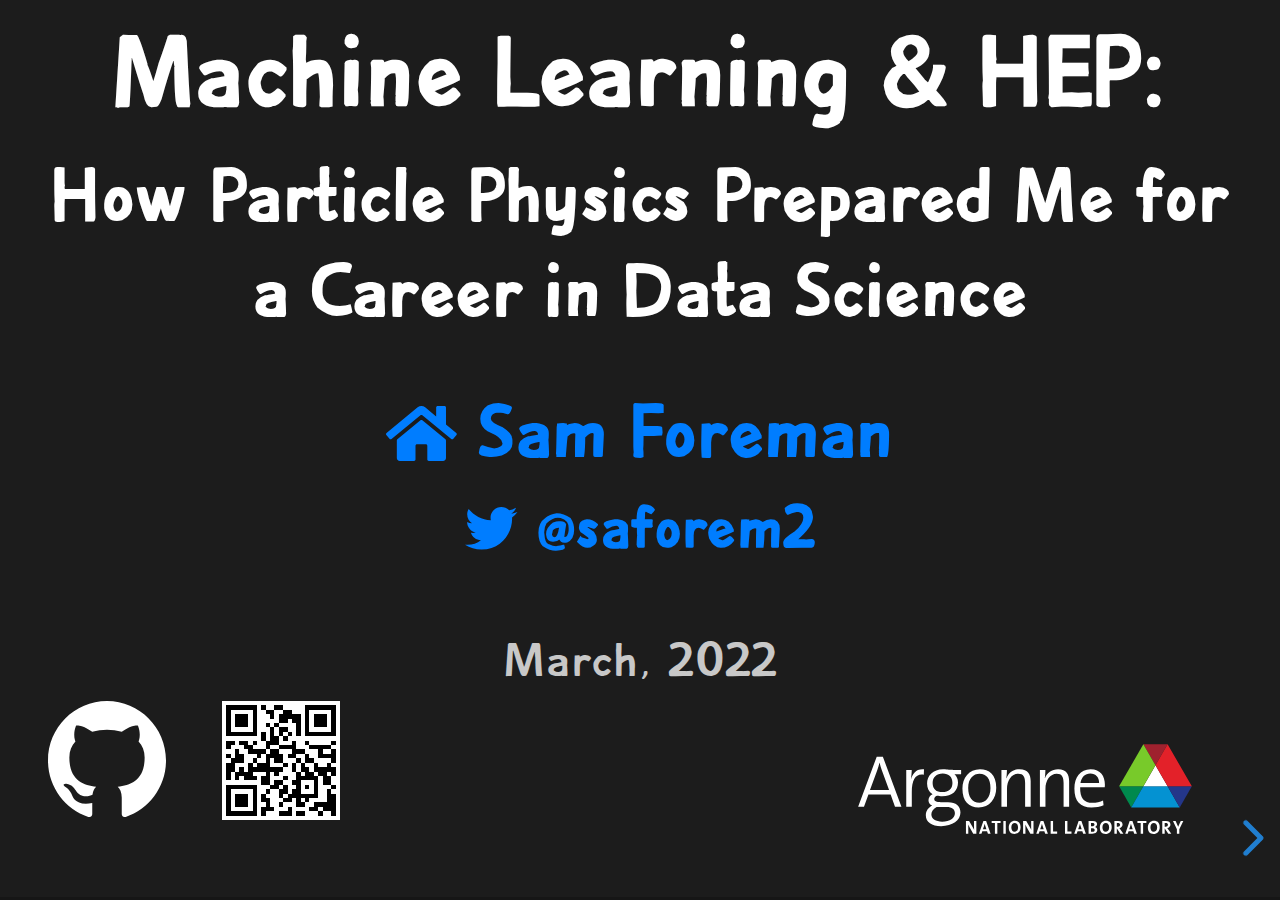
==== docs/slides.html @ 4ddbed1b "Updates slides" ====
<!DOCTYPE html>
<html lang="en">
  <head>
    <meta charset="utf-8" />
    <meta name="viewport" content="width=device-width, initial-scale=1.0, maximum-scale=1.0, user-scalable=no" />

    <title>ML in HEP</title>
    <link rel="shortcut icon" href="./favicon.ico" />
    <link rel="stylesheet" href="./dist/reset.css" />
    <link rel="stylesheet" href="./dist/reveal.css" />
    <link rel="stylesheet" href="./dist/theme/black.css" id="theme" />
    <link rel="stylesheet" href="./css/highlight/monokai-sublime.css" />

    <link rel="stylesheet" href="./_assets/custom/custom_theme.css" />

  </head>
  <body>
    <div class="reveal">
      <div class="slides"><section  data-markdown><script type="text/template">
<div style="align:center;vertical-align:center;">

<h1 display=inline:block;>Machine Learning & HEP:</h1>
<h3 display=inline:block; style="line-height:1.5em;margin-bottom:5px;">How Particle Physics Prepared Me for a Career in Data Science</h3>
<br><h3><a href="https:samforeman.me">
<i class="fa fa-home faa-float"></i> Sam Foreman
</a></h3>
<h4><a href="https://twitter.com/saforem2">
<i class="fab  fa-twitter faa-float animated "></i> @saforem2</a></h4>
<!-- <h5><a href="https://bit.ly/phys-sem">🔗 slides</a></h5> -->
<br>
March, 2022

<div align="bottom">

[<img align="left" width=10% src="assets/github.svg">](https://github.com/saforem2/l2hmc-qcd)
<img align="left" style="padding-left:45px;" width=10% src="assets/qr.svg">

[<img align="right" width=35% src="assets/Argonne_cmyk_white.svg">](https://alcf.anl.gov)

<!-- <img src="assets/static/logo.png" style="width:10vw;vertical-align:bottom;padding-right:4%;" align="right"> -->

</div>

</div>
</script></section><section  data-markdown><script type="text/template">
# About Me

<div id="left" style="50%;">

1. <span id="red">Born</span>: Chicago, IL

2. <span id="red">Undergrad</span>: 
  - UIUC (2010 - 2015)
    - B.S. Engineering Physics
    - B.S. Applied Math

3. <span id="red">Grad school</span>: 
  - U Iowa (2015 - 2019)
    - PhD. Physics

4. <span id="red">Postdoc</span>: 
  - ANL (2019 - ??) 
    - [Leadership Computing Facility](https://alcf.anl.gov/about/people/sam-foreman)

</div>

<div id="right" style="50%;">

![](./assets/static/map.png)

</div>
</script></section><section  data-markdown><script type="text/template">
# Grad School

- The application process is difficult

- Lots of rejections...
  - Avoid having to pay for grad school (if possible!)
  - <a href="https://twitter.com/rerutled/status/1502650135934869506"><i class="fab  fa-twitter faa-float animated "></i> thread</a>

- Accepted to UIowa
  - Plan was to study high-energy theory and mathematical physics...
  - Met my advisor, [Yannick Meurice](https://physics.uiowa.edu/people/yannick-meurice)
  - Thesis: 
    - [Learning Better Physics: A Machine Learning Approach to Lattice Gauge Theory](https://www.researchgate.net/profile/Samuel-Foreman/publication/337499051_Learning_better_physics_a_machine_learning_approach_to_lattice_gauge_theory/links/5ddc390c299bf10c5a3340dd/Learning-better-physics-a-machine-learning-approach-to-lattice-gauge-theory.pdf)

</script></section><section  data-markdown><script type="text/template">
# Grad School

- Became interested in computational aspects
  - [Machine Learning Phases of Matter](https://www.nature.com/articles/nphys4035)
  - Developing software for simulations
    - Markov Chain Monte Carlo (MCMC)
    - Molecular Dynamics
  - <span id="red">Machine Learning</span>

- Received the [Office of Science Graduate Student Research Program](https://science.osti.gov/wdts/scgsr) fellowship
  - Allowed me to spend last year of grad school at ANL working on my proposed project
  - Introduced me to my current supervisor and opened the door for my postdoc
</script></section><section  data-markdown><script type="text/template">
# ML in HEP

<div style="text-align:left;">

- <i class="fab  fa-github faa-float animated "></i> [HEP-ML-Resources](https://github.com/iml-wg/HEP-ML-Resources)

- [Snowmass 2021](https://snowmass21.org/start)
  - [Applications of Machine Learning to Lattice Quantum Field Theory](https://arxiv.org/abs/2202.05838)

> It provides an opportunity for the entire particle physics community to come
> together to identify and document a scientific vision for the future of
> particle physics in the U.S. and its international partners.

</div>
</script></section><section  data-markdown><script type="text/template">
# Quantum Chromodynamics

<div id="left" style="width=66%;font-size:1.05em;">

- <span id="red">Standard Model</span>:
    - E&M, strong and weak interactions, particles
<br>
- <span id="red">QCD</span>:
	- Strong interaction between quarks and gluons
  - Analytical progress is difficult...

</div>

<div id="right" style="width=33%;">


<img class="imgnoborder" src="assets/static/nucleus.svg" style="width:50%; margin-left:80px;" align="center" />

<br>

<img class="imgnoborder" src="assets/static/feynman.svg" style="width:80%;" />


</div>
</script></section><section  data-markdown><script type="text/template">
# Markov Chain Monte Carlo

- MCMC sampling provides a class of algorithms for systematic sampling from
  high-dimensional probability distributions.

- <span id="red">Goal</span>: Generate an ensemble of <span
  id="blue">independent</span> samples drawn from desired target distribution $p(x)$.

  - This can be done using the <span id="blue">Metropolis-Hastings</span> algorithm
</script></section><section  data-markdown><script type="text/template"><span style="font-size: 0.9em;">

# Metropolis-Hastings

- 1946: John von Neumann, Stan Ulam, and Nick Metropolis, all at the Los Alamos
  Scientific Laboratory, cook up the Metropolis algorithm, also known as the
  Monte Carlo method${^{\color{#007DFF}{\mathrm{1}}}}$.

</span>
<div align="center" style="font-size:0.8em;">

> The Metropolis algorithm aims to obtain approximate solutions to numerical
> problems with unmanageably many degrees of freedom and to combinatorial
> problems of factorial size, by mimicking a random process. Given the digital
> computer’s reputation for deterministic calculation, it’s fitting that one of
> its earliest applications was the generation of random numbers.

</div>

<span id="halfsize">[$\mathrm{1}$]: [The Best of the 20th Century: Editors Name Top 10 Algorithms](https://archive.siam.org/pdf/news/637.pdf)</span>

</script></section><section  data-markdown><script type="text/template">
# Metropolis-Hastings

```python
import numpy as np

def prob(x: float) -> float:
    denom = np.sqrt(2 * np.pi ** 2)
    return np.exp(-0.5 * (x ** 2)) / denom

def metropolis_hastings(steps: int = 1000):
    x = 0.                                           # initialize config
    samples = np.zeros(steps)
    for n in range(steps):
        xp = x + np.random.randn()                   # generate proposal
        if np.random.rand() < (prob(xp) / prob(x)):
            x = xp                                   # accept if xp more likely
        samples[i] = x                               # collect our samples

    return samples
```

### $1\times10^{6}$ samples <span id="red"> in $< 4s$</span>!</li></ul></span>

```python
>>> %timeit metropolis_hastings(int(1e6))
3.85 s ± 173 ms per loop (mean ± std. dev. of 7 runs, 1 loop each)
```
</script></section><section  data-markdown><script type="text/template">
<div id="dark" style="text-align:left;">

# Results

<span id="large">

As $N\rightarrow\infty$, $p(x) \rightarrow \mathcal{N}(0, \mathbb{1})$

</span>

<div align="center">
<img src="assets/static/normal/samples-10.svg" width=32% align="center">
<img src="assets/static/normal/samples-100.svg" width=32% align="center">
<img src="assets/static/normal/samples-500.svg" width=32% align="center">
<img src="assets/static/normal/samples-1000.svg" width=32% align="center">
<img src="assets/static/normal/samples-10000.svg" width=32% align="center">
<!-- <img src="assets/static/normal/samples-1e5.svg" width=32% align="center"> -->
<img src="assets/static/normal/samples-1e+06.svg" width=32% align="center">
</div>

</div>
</script></section><section  data-markdown><script type="text/template">
<img src="./assets/static/mh1d1.svg" width=90%>
</script></section><section  data-markdown><script type="text/template">
<div style="text-align:left;">

## [Ising Model](https://en.wikipedia.org/wiki/Ising_model)

- Spins $\sigma = \pm1$ ($\uparrow$ / $\downarrow$) at each site on
  lattice $\Lambda$

- For adjacent spins $\sigma_{i}$, $\sigma_{j}$: $ H(\sigma) = -\sum_{\langle i, j\rangle} \sigma_{i} \sigma_{j} $

- <span id="red">Distribution</span>:

</div>

<span id="note">$p_{\beta}(\sigma)\propto e^{-\beta H(\sigma)} = e^{-S_{\beta}(\sigma)}$</span>

<br>

![](./assets/ising/ising.svg)
</script></section><section  data-markdown><script type="text/template">
<div id='dark' style="vertical-align:center;text-align:left;">

# Motivation

- Want to calculate observables

$$
\langle \mathcal{O}\rangle\propto\int\left[\mathcal{D}x\right]\mathcal{O}(x)e^{-S(x)}
$$

- If we had <span id="red">_independent configurations_,</span> we could approximate the integral as

$$
\langle\mathcal{O}\rangle\simeq\frac{1}{N}\sum_{n=1}^{N}\mathcal{O}(x_{n})\Rightarrow \sigma^{2}=\frac{1}{N}\text{Var}\left[\mathcal{O}(x)\right]
$$

</div>
</script></section><section  data-markdown><script type="text/template">
<div id='dark' style="vertical-align:center;text-align:left;">

# Motivation

<span style="font-size:0.8em;">

- For independent samples: 
  $$\langle \mathcal{O}\rangle \propto\int\left[\mathcal{D}x\right]\mathcal{O}(x)e^{-S(x)}
  \simeq\frac{1}{N}\sum_{n=1}^{N}\mathcal{O}(x_{n})$$
  $$\Rightarrow \sigma^{2}=\frac{1}{N}\text{Var}\left[\mathcal{O}(x\right)]$$
- Accounting for <span id="blue">autocorrelations</span>:
  $$ \sigma^{2}=\frac{\color{#00CCFF}{\tau_{\mathrm{int}}^{\mathcal{O}}}}{N}\text{Var}\left[\mathcal{O}(x)\right] $$
- <span id="blue">$\tau_{\mathrm{int}}^{\mathcal{O}}$</span> is known to scale <span
  id="red">exponentially</span> as we approach physical lattice spacing.

</span>

</div>

<!-- --- -->
<!-- ## Lattice QCD -->

<!-- - Non-perturbative approach to solving the QCD theory of the strong interaction -->
<!--   between quarks and gluons. -->
<!-- - Calculations in LatticeQCD proceed in 3 steps: -->
<!--   1. <span id="red">Gauge Field Generation</span>: Use Markov Chain Monte Carlo (MCMC) methods -->
<!--      for sampling _independent_ gauge field (gluon) configurations. -->
<!--   2. <span id="red">Propagator calculations</span>: Compute how quarks propagate in these fields -->
<!--      (_quark propagators_) -->
<!--   3. <span id="red">Contractions</span>: Method for combining quark propagators into correlation -->
<!--      functions and observables. -->
</script></section><section  data-markdown><script type="text/template">
<div id='dark'>

# <span style="color: #3B4CC0;">Critical Slowing Down</span>

<div id="left" style="width: 45%; font-size: 100%;text-align:left;align:left;margin-left:25pt;margin-top:20pt;font-size:1.1em;">

<h6><span id="note" style="color:rgb(123,159,249);background-color:rgba(123,159,249,0.15);">Charge Freezing</span></h6>

- <span style="color:rgb(192,212,245);font-weight:600;">$Q$ gets stuck!
<br>
<br>
- <span style="color:rgb(242, 203, 183);">$\delta Q \longrightarrow 0$</span> <span style="color:rgb(242, 203, 183);"> </span>
<br>
<br>
- <span style="color:rgb(238, 132, 104);">need to wait $N_{\mathrm{configs}}\longrightarrow \infty$</span>

<br><span id="note" style="color:rgb(255,82,82);background-color:rgba(255,82,82,0.15);padding:10px;margin-left:35pt;align:center;">
$\tau_{\mathrm{int}}^{Q} \longrightarrow \infty$
</span>

</div>

<div id="right" style="align:right;">

<img src="assets/critical_slowing_down.svg" style="max-width:85%; height:auto;align:right;">

</div>

</div>
</script></section><section  data-markdown><script type="text/template"># Lattice QCD

<img src="assets/static/continuum.svg" width=90%>
</script></section><section  data-markdown><script type="text/template">
<div style="text-align: left;">

### HMC: Leapfrog Integrator

- Hamiltonian Dynamics:

</div>

<span id="note" style="font-size:1.5em">$\dot{x} = \frac{\partial H}{\partial v}$</span>
$\hspace{10pt}$
<span id="note" style="font-size:1.5em">$\dot{v} = - \frac{\partial H}{\partial x}$</span>

![](assets/hmc1.svg)  <!-- .element width="90%" -->
</script></section><section  data-markdown><script type="text/template">
# HMC 

<section data-background-iframe="https://chi-feng.github.io/mcmc-demo/app.html"
          data-background-interactive>
</script></section><section  data-markdown><script type="text/template">
<div id='dark'>

# Issues with HMC

- Energy levels selected randomly $\rightarrow$ <span id="red">slow mixing!</span>
- Cannot easily traverse low-density zones
- What do we want in a good sampler?
  - <span id="blue">**Fast mixing**</span> (small autocorrelations)
  - <span id="blue">**Fast burn-in**</span> (quick convergence)

![](assets/hmc_traj_eps05.svg) <!-- .element width="49%" -->
![](assets/hmc_traj_eps025.svg) <!-- .element width="49%" -->

</div>
</script></section><section  data-markdown><script type="text/template">
<div id='dark'>

#### L2HMC: LeapfrogLayer

<div id="float" style="width:100%;align:center;">

<img src="assets/drawio/update_steps.svg" style="width:31%;align:left;">
<img src="assets/drawio/leapfrog_layer_dark2.svg" style="width:64%;align:right;">
<img src="assets/drawio/network_functions.svg" style="width:90%;align:center;">

</div>
</script></section><section  data-markdown><script type="text/template">
<div id='dark'>

## Algorithm

<div class="column" style="width=100%;font-size:0.77em;">

1. Resample <span id="green">$\mathbf{v} \sim \mathcal{N}(0, \mathbb{1})$</span>, <span id="pink">$d\sim\mathcal{U}(+, -)$,</span> 
   construct <span id="cyan">$\xi$</span>$=(\mathbf{x}, $<span id="green">$\mathbf{v}$</span>, <span id="pink">$\pm$</span>$)$

2. Generate <span style="color:#AE81FF;">proposal $\xi^{\ast}$</span> by passing <span id="cyan">initial
   $\xi$</span> through $N_{\mathrm{LF}}$ **leapfrog
   layers**:

   <div id="note" style="width:55%;color:rgb(255, 255, 255);background-color:rgba(255, 255, 255, 0.1);text-align:center;padding:5px;">

   <span id="cyan">$\xi$</span> $ \hspace{1pt}\xrightarrow[]{\tiny{\mathrm{LF} \text{ layer}}}\xi_{1} \longrightarrow\cdots \longrightarrow \xi_{N_{\mathrm{LF}}} =$ <span style="color:#AE81FF;">$\xi^{\ast}$</span>

   </div>

3. Compute the **Metropolis-Hastings** (MH) acceptance (with Jacobian
   $\mathcal{J}$) 

   <div id="note" style="width:55%;align:center;text-align:center;padding:5px; color:rgb(255,255,255);background-color:rgba(255,255,255,0.1);padding:5px;">

   $A(\color{#AE81FF}{\xi^{\ast}}|\color{#00CCFF}{\xi})=
   \mathrm{min}\left\\{1,
   \frac{p(\color{#AE81FF}{\xi^{\ast}})}{p(\color{#00CCFF}{\xi})}\mathcal{J}\left(\color{#AE81FF}{\xi^{\ast}},\color{#00CCFF}{\xi}\right)\right\\}$

   </div>

4. <span id="red">`if training`</span>: Evaluate the **loss function** $\mathcal{L}\gets
   \mathcal{L}_{\theta}(\color{#AE81FF}{\xi^{\ast}}, \color{#00CCFF}{\xi})$ and backprop

5. Evaluate MH criteria and assign the next state in the chain according to

   <div id="note" style="width:65%;align:center;text-align:center;padding:5px; color:rgb(255,255,255);background-color:rgba(255,255,255,0.15);padding:5px;">

   $\mathbf{x}_{i+1}\gets
   \begin{cases}
     \color{#AE81FF}{\mathbf{x}^{\ast}} \small{\text{ w/ prob }} A(\color{#AE81FF}{\xi^{\ast}}|\color{#00CCFF}{\xi}) \hspace{25pt}✅ \\\\
     \color{#00CCFF}{\mathbf{x}} \hspace{14px}\small{\text{ w/ prob }} 1 - A(\color{#AE81FF}{\xi^{\ast}}|\color{#00CCFF}{\xi}) \hspace{11pt}❌
     \end{cases}$

   </div>

</div>

</div></script></section><section  data-markdown><script type="text/template">
<div id='dark'>

## Toy Example: GMM $\in \mathbb{R}^{2}$

![](assets/iso_gmm_chains.svg)

</div>
</script></section><section  data-markdown><script type="text/template">
<div id='dark'>

### Lattice Gauge Theory

<div class="row">

<div class="column" style="width: 65%; font-size: 90%; align:right;">

<h5><b><u> <span style="color:#cfcfcf;">Link variables</span></u></b></h5>
   $U_{\mu}(x) = e^{i x_{\mu}(n)}\in U(1)$, <br>with <span id="note" style="color:rgb(255,255,255);background-color:rgba(255,255,255,0.1);padding:5px;">$x_{\mu}(n)\in[-\pi,\pi]$</span><br><br>

<h5><b><u><span style="color:#cfcfcf;">Wilson Action</span></u></b></h5>
  <span id="note"
  style="color:rgb(255,255,255);padding:5px;background:rgba(255,255,255,0.15);"> $S_{\beta}(x)
  = \beta\sum_{P} 1 - \cos \color{#00CCFF}{x_{P}}$</span>
  <span id="cyan" style="font-size:0.65em;align:right;">$x_{P}= x_{\mu}(n) + x_{\nu}(n+\hat{\mu})-x_{\mu}(n+\hat{\nu})-x_{\nu}(n)$</span>
<br><br><h5><b><u> Topological Charge</u></b></h5>

</div>

<div class="column" style="width:30%;vertical-align:center;">

![](assets/plaq.drawio.svg)  <!-- .element align="center" width="90%"-->

</div>

</div>

<div style="align=center;">

<span id="green">**Continuous:** </span> <span id="note" style="padding:8px;background:#D0F3D5;color:#1c1c1c;">✅ $Q_{\mathbb{R}} = \frac{1}{2\pi}\sum_{P} \sin x_{P}\in\mathbb{R}$ </span>

$\hspace{6pt}$ <span id="red"> **Discrete:**</span> <span id="note" style="padding:8px;background:#F7C2CC;color:#1c1c1c;text-align:right;">❌ $Q_{\mathbb{Z}} = \frac{1}{2\pi}\sum_{P} \left\lfloor x_{P}\right\rfloor\hspace{18px}\in\mathbb{Z}$</span>

  $\hspace{45pt}$ with $\left\lfloor x_{P}\right\rfloor = x_{P}-2\pi\left\lfloor\frac{x_{P}+\pi}{2\pi}\right\rfloor$</span>

</div>


  <!-- <span id="note" style="padding:8px;background:rgba(232, 245, 233,0.8);color:rgb(76, 175, 80);">✅ $Q_{\mathbb{R}} = \frac{1}{2\pi}\sum_{P} \sin x_{P}\in\mathbb{R}$ </span> -->

  <!-- <span id="note" style="padding:8px;background:rgba(255, 235, 238,0.8);color:rgb(244, 67, 54);align:right;">❌ $Q_{\mathbb{Z}} = \frac{1}{2\pi}\sum_{P} \left\lfloor x_{P}\right\rfloor\hspace{18px}\in\mathbb{Z}$</span> -->


</div>
</script></section><section  data-markdown><script type="text/template">

## Loss Function

<div style="font-size:0.9em;">

<div style="text-align:left;">

- Maximize the <span id="blue">_expected squared charge difference_ </span>:

</div>

<span id="note" style="text-align:center;align:center;">`\(\mathcal{L}(\theta) = \color{#228BE6}{\mathbb{E}_{p(\xi)}}
\left[-\color{#FA5252}{{\delta Q}}^{2}_{\color{#FA5252}{\mathbb{R}}}(\xi', \xi)\cdot
A(\xi'|\xi)\right]\)`</span>

<div style="text-align:left;">

<br>

- Where $\color{#FA5252}{\delta Q_{\mathbb{R}}}$ is the <span id="red">tunneling rate</span>
  $$\color{#FA5252}{\delta Q_{\mathbb{R}}}(\xi',\xi)=\left|Q_{\mathbb{R}}(x') - Q_{\mathbb{R}}(x)\right|$$
- And $A(\xi'|\xi)$ is probability of accepting the proposal configuration $\xi'$.
  $$ A(\xi'|\xi) = \min\left(1, \frac{p(\xi')}{p(\xi)}\left|\frac{\partial \xi'}{\partial \xi^{T}}\right|\right\)$$

</div>

</div>

</div>
</script></section><section  data-markdown><script type="text/template">
<div id='dark'>

#### Integrated Autocorrelation time: <span style="color:#FF2052">$\tau_{\mathrm{int}}$</span>

<div id="left" style="margin-left:6%;max-width:75%;">

<img src="assets/autocorr_new.svg" style="width:100%;">

</div>

<div id="right" style="align:left;text-align:left;width:30%;margin-right:15%;">

We can measure the performance by comparing $\tau_{\mathrm{int}}^{Q}$ for the
<span style="color:#FF2052">**trained model**</span> to <span
style="color:#9F9F9F;">**HMC**</span>.
</div>

<img src="assets/charge_histories.svg" style="width:90%;margin-top:-4%;">

</div></script></section><section  data-markdown><script type="text/template">
<div id="dark">

### Integrated Autocorrelation Time


<img src="assets/tint1.svg" style="width:100%;">

Comparison of $\tau_{\mathrm{int}}^{Q}$ for <span
style="color:#5BC461;">**trained models** </span> vs <span
style="color:#9F9F9F;">**HMC** </span> with different trajectory lengths,
$N_{\mathrm{LF}}$, at $\beta = 4, 5, 6, 7$

</div>
</script></section><section  data-markdown><script type="text/template">

<div id="dark">

# Interpretation

<span style="font-size:0.6em; align:center;">
$\hspace{32pt}$
Deviation in $x_{P}\hspace{20pt}$
$\hspace{10pt}$ Topological charge mixing
$\hspace{20pt}$ Artificial influx of energy
</span>

![](assets/ridgeplots.svg)

<span style="font-size:0.7em;">
Illustration of how different observables evolve over a
single L2HMC trajectory.
</span>

</div>
</script></section><section  data-markdown><script type="text/template"><div id="dark">

## Interpretation

![](assets/plaqsf_ridgeplot.svg) <!-- .element width="48%" align="center" -->
![](assets/Hf_ridgeplot.svg)  <!-- .element width="48%" align="center" -->

<div class="row">

<div class="column" style="font-size:0.6em;margin-left:11%;max-width:55%;text-align:center;">

<div id="note" style="color:rgb(255,255,255);background-color:rgba(255,255,255,0.15);margin-top:-40px;">

Average plaquette $\langle x_{P}\rangle$ vs lf step

</div>

</div>
<div class="column" style="font-size:0.6em;margin-left:12%;text-align:center;margin-right:4%;">

<div id="note" style="color:rgb(255,255,255);background-color:rgba(255,255,255,0.15);margin-top:-40px;">

Average energy $H - \sum\log|\mathcal{J}|$
</div>
</div>
</div>
<small><b>Fig.</b> Illustration of how the trained model artificially
increases the energy towards the middle of the trajectory, allowing the sampler
to tunnel between isolated sectors.
</script></section><section  data-markdown><script type="text/template">
<div id="dark">

## Plaquette analysis: $x_{P}$


![](assets/plaqsf_vs_lf_step1.svg) <!-- .element width="100%" -->

<div class="row">
<div class="column" style="font-size:0.6em;margin-left:11%;max-width:55%;text-align:center;">

<div id="note" style="color:rgb(255,255,255);background-color:rgba(255,255,255,0.15);margin-top:-40px;">

Deviation from $V\rightarrow\infty$ limit,  $x_{P}^{\ast}$

</div>

</div>
<div class="column" style="font-size:0.6em;margin-left:12%;text-align:center;margin-right:4%;">

<div id="note" style="color:rgb(255,255,255);background-color:rgba(255,255,255,0.15);margin-top:-40px;">

Average $\langle x_{P}\rangle$, with $x_{P}^{\ast}$ (dotted-lines)
</div>
</div>
</div>
<small><b>Fig.</b> Plot showing how <b>average plaquette</b>, $\left\langle
x_{P}\right\rangle$ varies over a single trajectory for models trained at
different $\beta$, with varying trajectory lengths $N_{\mathrm{LF}}$</small>

</div></script></section><section  data-markdown><script type="text/template">
<div id="dark">

# [<img width=7% src="assets/github.svg" align="top">](https://github.com/saforem2/l2hmc-qcd) [l2hmc-qcd](https://github.com/saforem2/l2hmc-qcd)

- [arXiv: 2105.03418](https://arxiv.org/abs/2105.03418)
- [arXiv: 2112.01582](https://arxiv.org/abs/2112.01582)
- [arXiv: 2112.01586](https://arxiv.org/abs/2112.01586)

- Source code publicly available

- Both `pytorch` and `tensorflow` implementations with support for distributed training, automatic checkpointing, etc.

- Generic interface, easily extensible

- <b>Work in progress</b> scaling up to 2D, 4D $SU(3)$

</div>
</script></section><section  data-markdown><script type="text/template">
<div id="dark">

## Acknowledgements

<div id="left">

### Collaborators:
 - Xiao-Yong Jin
 - James C. Osborn

### References:
 - [Link to slides](https://bit.ly/phys-sem)
 - [Link to github](https://github.com/saforem2/l2hmc-qcd)
 - [reach out!](mailto://foremans@anl.gov)
 - [Link to HMC demo](https://chi-feng.github.io/mcmc-demo/app.html)
 - [arXiv:2105.03418](https://arxiv.org/abs/2002.02428)
 - [arXiv:2002.02428](https://arxiv.org/abs/2002.02428)

</div>

<div id="right">

### Huge thank you to:
 - Yannick Meurice
 - Norman Christ
 - Akio Tomiya
 - Luchang Jin
 - Chulwoo Jung
 - Peter Boyle
 - Taku Izubuchi
 - ECP-CSD group
 - ALCF Staff + Datascience Group

</div>

<small> 

<br>

This research used resources of the Argonne Leadership Computing Facility,
which is a DOE Office of Science User Facility supported under Contract
DE-AC02-06CH11357.

</small>

</div>
</script></section><section  data-markdown><script type="text/template">
<section data-background-iframe="https://chi-feng.github.io/mcmc-demo/app.html"
          data-background-interactive>
</script></section><section  data-markdown><script type="text/template"># Thank you!


- 🔗 Slides: [bit.ly/phys-sem](https://bit.ly-phys-sem)
- <a href="https://twitter.com/saforem2/status/1505576506696900608?s=20&t=qtuJbHVVIfYKoWwFWUjcNw">
<i class="fab  fa-twitter faa-float animated "></i> What advice would you give to yourself as an undergrad?</a>


<style>

:root {
    --r-heading-text-transform: none;
    --r-heading-margin: 0 0 20px 0;
    --r-heading-font: "graze-pro", "OpenSans-Bold", "Open Sans", Helvetica, Impact, sans-serif;
    --r-main-background-color: #1c1c1c;
    --r-main-font: "graze-pro", "SourceSansPro", Helvetica Neue, sans-serif;
    --r-main-font-size: 34px;
    --r-block-margin: 5px;
    --r-heading-margin: 0 0 20px 0;
    --r-heading-line-height: 1.2;
    --r-heading-letter-spacing: -0.45px;
    --r-heading-word-spacing: 0.5px;
    --r-heading-text-transform: none;
    --r-heading-text-shadow: none;
    --r-heading-font-weight: 800;
    --r-heading1-text-shadow: none;
    --r-heading1-size: 2em;
    --r-heading2-size: 1.75em;
    --r-heading3-size: 1.5em;
    --r-heading4-size: 1.25em;
    --r-heading5-size: 1.1em;
    --r-heading6-size: 1.05em;
    --r-code-font: "agave Nerd Font", monospace;
    --r-link-color: #007DFF;
    --r-link-color-dark: #f92672;
    --r-link-color-hover: #63ff51;
    --r-controls-color: #228BE6;
    --r-progress-color: #404040;
    --r-selection-background-color: rgba(255, 255, 0, 0.15);
    --r-selection-color: rgb(255, 255, 0);
    --r-main-color: #c8c8c8;
    --text-muted: #757575;
    --text-faint: #404040;
    --r-heading-color: #FFF;
    --r-background-color: #fff;
    -webkit-font-smoothing:subpixel-antialiased;
}

.reveal {
    font-family: var(--r-main-font), sans-serif;
    font-size: var(--r-main-font-size);
    font-weight: normal;
    color: var(--r-main-color);
    background-color: var(--r-main-background-color);
}

.reveal h1,
.reveal h2,
.reveal h3,
.reveal h4 {
    margin: var(--r-heading-margin);
    color: var(--r-heading-color);
    font-family: var(--r-heading-font);
    line-height: var(--r-heading-line-height);
    word-spacing: var(--r-heading-word-spacing);
    text-transform: var(--r-heading-text-transform);
    text-shadow: var(--r-heading-text-shadow);
    word-wrap: break-word;
}

.reveal h1 {
    font-weight: 800;
    font-size: var(--r-heading1-size);
}

.reveal h2 {
    font-weight: 700;
    font-size: var(--r-heading2-size);
}

.reveal h3 {
    font-weight: 700;
    font-size: var(--r-heading3-size);
}

.reveal h4 {
    font-weight: 700;
    font-size: var(--r-heading4-size);
}

.reveal h5 {
    font-weight: 600;
    font-size: var(--r-heading5-size);
}
.reveal h6 {
    font-weight: 500;
    font-size: var(--r-heading6-size);
}


.reveal ul ul,
.reveal ul ol,
.reveal ol ol,
.reveal ol ul {
  margin-bottom: 10px;
}

.reveal ul:not(:last-child) {
    margin-bottom: 2px;
}

.reveal ul:last-child {
    margin-bottom: 20px;
}

.reveal ul ul {
    list-style: circle;
}
.container {
  position: relative;
}

.make-it-pop {
  filter: drop-shadow(0 0 10px purple);
}

.bottomright {
  position: absolute;
  bottom: 8px;
  right: 16px;
  font-size: 18px;
}

@media (max-width: 600px) {
  section {
    -webkit-flex-direction: column;
    flex-direction: column;
  }
}

.row {
  display: flex;
}

.column {
  flex: 50%;
}


#left {
  margin: 0 0 5px 5px;
  text-align: left;
  float: left;
  z-index: -10;
  width: 48%;
  font-size: 0.85em;
}

#right {
  margin: 0 0 5px 0;
  float: right;
  max-width: 48%;
  text-align: left;
  z-index: -10;
  width: 48%;
  font-size: 0.85em;
}

#darkBack {
    background-color: #1c1c1c;
    color: #efefef;
    .reveal a {
        color: #F92672;
        transition: color 0.15s ease;
    }
    .reveal a:hover {
        color: var(--r-link-color-hover);
    }
}

.multiCol {
    display: table;
    table-layout: fixed; /* don't fudge depending on content */
    width: 100%;
    text-align: left; /* matter of taste, makes imho sense */
    .col {
        display: table-cell;
        vertical-align: top;
        width: 50%;
        padding: 2% 0 2% 3%; /* some vertical, and between columns */
        &:first-of-type { padding-left: 0; } /* there's nothing before col1 */
    }
}

.reveal blockquote:before {
  content: "❝";
  font-size: 2.5em;
  margin-right: .05em;
  line-height: 0.1em;
  vertical-align: -0.3em;
  text-align: left;
  color: var(--text-faint);
  font-style: normal !important;
}

.reveal blockquote p {
  color: var(--text-muted);
  font-style: normal !important;
  font-align: left;
  display: inline;
  text-align: left;
}

.reveal blockquote em{
  color: var(--text-muted);
  text-align: left;
}

.reveal blockquote {
  border-radius: 8px !important;
  margin: 0.5rem 0rem 0.5rem 0rem;
  text-align: left;
  padding-top: 1rem;
  padding-left: 2rem;
  padding-bottom: 1rem;
  padding-right: 2rem;
  width: 85%;
  max-width: 90%;
  font-style: normal !important;
}

.reveal hljs {
    background: #1c1c1c !important;
}

.hljs {
    background: #202020 !important;
    border-radius: 8px !important;
}

#blue {
    color: #00CCFF;
}
#bright {
    color: #00A2FF;
}
#cyan {
    color: #00CCFF;
}
#purple {
    color: #AE81ff;
}
#green {
    color: #63FF51;
}
#yellow {
    color: #FFFF00;
}
#lightpink {
    color: #E64980;
}
#pink {
    color: #F92672;
}
#red {
    color: #FA5252;
}
#grey {
    color: #666666;
}

#noteinverse {
    background-color: #1c1c1c;
    border-radius: 5px;
    border-color: #1c1c1c;
    color: #efefef;
    padding: auto;
    margin: auto;
}

#note {
    background-color: rgba(255, 255, 255, 0.1);
    padding: 10px;
    border-radius: 8px;
    border-color: rgba(240, 240, 240, 1.0);
    color: rgb(255, 255, 255);
    margin: auto;
}

#mark {
    margin: auto;
    padding: auto;
    background-color: #FFFF00;
    color: #1c1c1c;
    font-weight: 700;
    border-radius: 7px;
}

#dark {
    background-color: #1c1c1c;
    color: #efefef;
    --r-link-color: #228bE6;
    --r-header-color: #666666;
    -webkit-font-smoothing:subpixel-antialiased;
}

#halfsize {
    font-size: 0.5em;
}

#large {
  font-size: 1.25em;
}

</style>
</script></section></div>
    </div>

    <script src="./dist/reveal.js"></script>

    <script src="./plugin/markdown/markdown.js"></script>
    <script src="./plugin/highlight/highlight.js"></script>
    <script src="./plugin/zoom/zoom.js"></script>
    <script src="./plugin/notes/notes.js"></script>
    <script src="./plugin/math/math.js"></script>
    <script>
      function extend() {
        var target = {};
        for (var i = 0; i < arguments.length; i++) {
          var source = arguments[i];
          for (var key in source) {
            if (source.hasOwnProperty(key)) {
              target[key] = source[key];
            }
          }
        }
        return target;
      }

      // default options to init reveal.js
      var defaultOptions = {
        controls: true,
        progress: true,
        history: true,
        center: true,
        transition: 'default', // none/fade/slide/convex/concave/zoom
        plugins: [
          RevealMarkdown,
          RevealHighlight,
          RevealZoom,
          RevealNotes,
          RevealMath
        ]
      };

      // options from URL query string
      var queryOptions = Reveal().getQueryHash() || {};

      var options = extend(defaultOptions, {"transition":"slide","scripts":["plugin/reveal.js-menu/menu.js","plugin/reveal.js-plugins/chalkboard/plugin.js","plugin/reveal.js-plugins/customcontrols/plugin.js","plugin.js"],"menu":{"themes":true,"transitions":true,"transition":"slide"}}, queryOptions);
    </script>

    <script src="./_assets/plugin/reveal.js-menu/menu.js"></script>
    <script src="./_assets/plugin/reveal.js-plugins/chalkboard/plugin.js"></script>
    <script src="./_assets/plugin/reveal.js-plugins/customcontrols/plugin.js"></script>
    <script src="./_assets/plugin/fontawesome.js"></script>
    <script src="./_assets/js/fontawesome-all.min.js"></script>
    <script src="./_assets/./plugin/embed-tweet/plugin.js"></script>
    <script src="./_assets/plugin.js"></script>

    <script>
      Reveal.initialize(options);
    </script>
  </body>
</html>
---- docs/dist/reveal.css ----
/*!
* reveal.js 4.2.1
* https://revealjs.com
* MIT licensed
*
* Copyright (C) 2011-2021 Hakim El Hattab, https://hakim.se
*/
.reveal .r-stretch,.reveal .stretch{max-width:none;max-height:none}.reveal pre.r-stretch code,.reveal pre.stretch code{height:100%;max-height:100%;box-sizing:border-box}.reveal .r-fit-text{display:inline-block;white-space:nowrap}.reveal .r-stack{display:grid}.reveal .r-stack>*{grid-area:1/1;margin:auto}.reveal .r-hstack,.reveal .r-vstack{display:flex}.reveal .r-hstack img,.reveal .r-hstack video,.reveal .r-vstack img,.reveal .r-vstack video{min-width:0;min-height:0;-o-object-fit:contain;object-fit:contain}.reveal .r-vstack{flex-direction:column;align-items:center;justify-content:center}.reveal .r-hstack{flex-direction:row;align-items:center;justify-content:center}.reveal .items-stretch{align-items:stretch}.reveal .items-start{align-items:flex-start}.reveal .items-center{align-items:center}.reveal .items-end{align-items:flex-end}.reveal .justify-between{justify-content:space-between}.reveal .justify-around{justify-content:space-around}.reveal .justify-start{justify-content:flex-start}.reveal .justify-center{justify-content:center}.reveal .justify-end{justify-content:flex-end}html.reveal-full-page{width:100%;height:100%;height:100vh;height:calc(var(--vh,1vh) * 100);overflow:hidden}.reveal-viewport{height:100%;overflow:hidden;position:relative;line-height:1;margin:0;background-color:#fff;color:#000}.reveal .slides section .fragment{opacity:0;visibility:hidden;transition:all .2s ease;will-change:opacity}.reveal .slides section .fragment.visible{opacity:1;visibility:inherit}.reveal .slides section .fragment.disabled{transition:none}.reveal .slides section .fragment.grow{opacity:1;visibility:inherit}.reveal .slides section .fragment.grow.visible{transform:scale(1.3)}.reveal .slides section .fragment.shrink{opacity:1;visibility:inherit}.reveal .slides section .fragment.shrink.visible{transform:scale(.7)}.reveal .slides section .fragment.zoom-in{transform:scale(.1)}.reveal .slides section .fragment.zoom-in.visible{transform:none}.reveal .slides section .fragment.fade-out{opacity:1;visibility:inherit}.reveal .slides section .fragment.fade-out.visible{opacity:0;visibility:hidden}.reveal .slides section .fragment.semi-fade-out{opacity:1;visibility:inherit}.reveal .slides section .fragment.semi-fade-out.visible{opacity:.5;visibility:inherit}.reveal .slides section .fragment.strike{opacity:1;visibility:inherit}.reveal .slides section .fragment.strike.visible{text-decoration:line-through}.reveal .slides section .fragment.fade-up{transform:translate(0,40px)}.reveal .slides section .fragment.fade-up.visible{transform:translate(0,0)}.reveal .slides section .fragment.fade-down{transform:translate(0,-40px)}.reveal .slides section .fragment.fade-down.visible{transform:translate(0,0)}.reveal .slides section .fragment.fade-right{transform:translate(-40px,0)}.reveal .slides section .fragment.fade-right.visible{transform:translate(0,0)}.reveal .slides section .fragment.fade-left{transform:translate(40px,0)}.reveal .slides section .fragment.fade-left.visible{transform:translate(0,0)}.reveal .slides section .fragment.current-visible,.reveal .slides section .fragment.fade-in-then-out{opacity:0;visibility:hidden}.reveal .slides section .fragment.current-visible.current-fragment,.reveal .slides section .fragment.fade-in-then-out.current-fragment{opacity:1;visibility:inherit}.reveal .slides section .fragment.fade-in-then-semi-out{opacity:0;visibility:hidden}.reveal .slides section .fragment.fade-in-then-semi-out.visible{opacity:.5;visibility:inherit}.reveal .slides section .fragment.fade-in-then-semi-out.current-fragment{opacity:1;visibility:inherit}.reveal .slides section .fragment.highlight-blue,.reveal .slides section .fragment.highlight-current-blue,.reveal .slides section .fragment.highlight-current-green,.reveal .slides section .fragment.highlight-current-red,.reveal .slides section .fragment.highlight-green,.reveal .slides section .fragment.highlight-red{opacity:1;visibility:inherit}.reveal .slides section .fragment.highlight-red.visible{color:#ff2c2d}.reveal .slides section .fragment.highlight-green.visible{color:#17ff2e}.reveal .slides section .fragment.highlight-blue.visible{color:#1b91ff}.reveal .slides section .fragment.highlight-current-red.current-fragment{color:#ff2c2d}.reveal .slides section .fragment.highlight-current-green.current-fragment{color:#17ff2e}.reveal .slides section .fragment.highlight-current-blue.current-fragment{color:#1b91ff}.reveal:after{content:"";font-style:italic}.reveal iframe{z-index:1}.reveal a{position:relative}@keyframes bounce-right{0%,10%,25%,40%,50%{transform:translateX(0)}20%{transform:translateX(10px)}30%{transform:translateX(-5px)}}@keyframes bounce-left{0%,10%,25%,40%,50%{transform:translateX(0)}20%{transform:translateX(-10px)}30%{transform:translateX(5px)}}@keyframes bounce-down{0%,10%,25%,40%,50%{transform:translateY(0)}20%{transform:translateY(10px)}30%{transform:translateY(-5px)}}.reveal .controls{display:none;position:absolute;top:auto;bottom:12px;right:12px;left:auto;z-index:11;color:#000;pointer-events:none;font-size:10px}.reveal .controls button{position:absolute;padding:0;background-color:transparent;border:0;outline:0;cursor:pointer;color:currentColor;transform:scale(.9999);transition:color .2s ease,opacity .2s ease,transform .2s ease;z-index:2;pointer-events:auto;font-size:inherit;visibility:hidden;opacity:0;-webkit-appearance:none;-webkit-tap-highlight-color:transparent}.reveal .controls .controls-arrow:after,.reveal .controls .controls-arrow:before{content:"";position:absolute;top:0;left:0;width:2.6em;height:.5em;border-radius:.25em;background-color:currentColor;transition:all .15s ease,background-color .8s ease;transform-origin:.2em 50%;will-change:transform}.reveal .controls .controls-arrow{position:relative;width:3.6em;height:3.6em}.reveal .controls .controls-arrow:before{transform:translateX(.5em) translateY(1.55em) rotate(45deg)}.reveal .controls .controls-arrow:after{transform:translateX(.5em) translateY(1.55em) rotate(-45deg)}.reveal .controls .controls-arrow:hover:before{transform:translateX(.5em) translateY(1.55em) rotate(40deg)}.reveal .controls .controls-arrow:hover:after{transform:translateX(.5em) translateY(1.55em) rotate(-40deg)}.reveal .controls .controls-arrow:active:before{transform:translateX(.5em) translateY(1.55em) rotate(36deg)}.reveal .controls .controls-arrow:active:after{transform:translateX(.5em) translateY(1.55em) rotate(-36deg)}.reveal .controls .navigate-left{right:6.4em;bottom:3.2em;transform:translateX(-10px)}.reveal .controls .navigate-left.highlight{animation:bounce-left 2s 50 both ease-out}.reveal .controls .navigate-right{right:0;bottom:3.2em;transform:translateX(10px)}.reveal .controls .navigate-right .controls-arrow{transform:rotate(180deg)}.reveal .controls .navigate-right.highlight{animation:bounce-right 2s 50 both ease-out}.reveal .controls .navigate-up{right:3.2em;bottom:6.4em;transform:translateY(-10px)}.reveal .controls .navigate-up .controls-arrow{transform:rotate(90deg)}.reveal .controls .navigate-down{right:3.2em;bottom:-1.4em;padding-bottom:1.4em;transform:translateY(10px)}.reveal .controls .navigate-down .controls-arrow{transform:rotate(-90deg)}.reveal .controls .navigate-down.highlight{animation:bounce-down 2s 50 both ease-out}.reveal .controls[data-controls-back-arrows=faded] .navigate-up.enabled{opacity:.3}.reveal .controls[data-controls-back-arrows=faded] .navigate-up.enabled:hover{opacity:1}.reveal .controls[data-controls-back-arrows=hidden] .navigate-up.enabled{opacity:0;visibility:hidden}.reveal .controls .enabled{visibility:visible;opacity:.9;cursor:pointer;transform:none}.reveal .controls .enabled.fragmented{opacity:.5}.reveal .controls .enabled.fragmented:hover,.reveal .controls .enabled:hover{opacity:1}.reveal:not(.rtl) .controls[data-controls-back-arrows=faded] .navigate-left.enabled{opacity:.3}.reveal:not(.rtl) .controls[data-controls-back-arrows=faded] .navigate-left.enabled:hover{opacity:1}.reveal:not(.rtl) .controls[data-controls-back-arrows=hidden] .navigate-left.enabled{opacity:0;visibility:hidden}.reveal.rtl .controls[data-controls-back-arrows=faded] .navigate-right.enabled{opacity:.3}.reveal.rtl .controls[data-controls-back-arrows=faded] .navigate-right.enabled:hover{opacity:1}.reveal.rtl .controls[data-controls-back-arrows=hidden] .navigate-right.enabled{opacity:0;visibility:hidden}.reveal[data-navigation-mode=linear].has-horizontal-slides .navigate-down,.reveal[data-navigation-mode=linear].has-horizontal-slides .navigate-up{display:none}.reveal:not(.has-vertical-slides) .controls .navigate-left,.reveal[data-navigation-mode=linear].has-horizontal-slides .navigate-left{bottom:1.4em;right:5.5em}.reveal:not(.has-vertical-slides) .controls .navigate-right,.reveal[data-navigation-mode=linear].has-horizontal-slides .navigate-right{bottom:1.4em;right:.5em}.reveal:not(.has-horizontal-slides) .controls .navigate-up{right:1.4em;bottom:5em}.reveal:not(.has-horizontal-slides) .controls .navigate-down{right:1.4em;bottom:.5em}.reveal.has-dark-background .controls{color:#fff}.reveal.has-light-background .controls{color:#000}.reveal.no-hover .controls .controls-arrow:active:before,.reveal.no-hover .controls .controls-arrow:hover:before{transform:translateX(.5em) translateY(1.55em) rotate(45deg)}.reveal.no-hover .controls .controls-arrow:active:after,.reveal.no-hover .controls .controls-arrow:hover:after{transform:translateX(.5em) translateY(1.55em) rotate(-45deg)}@media screen and (min-width:500px){.reveal .controls[data-controls-layout=edges]{top:0;right:0;bottom:0;left:0}.reveal .controls[data-controls-layout=edges] .navigate-down,.reveal .controls[data-controls-layout=edges] .navigate-left,.reveal .controls[data-controls-layout=edges] .navigate-right,.reveal .controls[data-controls-layout=edges] .navigate-up{bottom:auto;right:auto}.reveal .controls[data-controls-layout=edges] .navigate-left{top:50%;left:.8em;margin-top:-1.8em}.reveal .controls[data-controls-layout=edges] .navigate-right{top:50%;right:.8em;margin-top:-1.8em}.reveal .controls[data-controls-layout=edges] .navigate-up{top:.8em;left:50%;margin-left:-1.8em}.reveal .controls[data-controls-layout=edges] .navigate-down{bottom:-.3em;left:50%;margin-left:-1.8em}}.reveal .progress{position:absolute;display:none;height:3px;width:100%;bottom:0;left:0;z-index:10;background-color:rgba(0,0,0,.2);color:#fff}.reveal .progress:after{content:"";display:block;position:absolute;height:10px;width:100%;top:-10px}.reveal .progress span{display:block;height:100%;width:100%;background-color:currentColor;transition:transform .8s cubic-bezier(.26,.86,.44,.985);transform-origin:0 0;transform:scaleX(0)}.reveal .slide-number{position:absolute;display:block;right:8px;bottom:8px;z-index:31;font-family:Helvetica,sans-serif;font-size:12px;line-height:1;color:#fff;background-color:rgba(0,0,0,.4);padding:5px}.reveal .slide-number a{color:currentColor}.reveal .slide-number-delimiter{margin:0 3px}.reveal{position:relative;width:100%;height:100%;overflow:hidden;touch-action:pinch-zoom}.reveal.embedded{touch-action:pan-y}.reveal .slides{position:absolute;width:100%;height:100%;top:0;right:0;bottom:0;left:0;margin:auto;pointer-events:none;overflow:visible;z-index:1;text-align:center;perspective:600px;perspective-origin:50% 40%}.reveal .slides>section{perspective:600px}.reveal .slides>section,.reveal .slides>section>section{display:none;position:absolute;width:100%;pointer-events:auto;z-index:10;transform-style:flat;transition:transform-origin .8s cubic-bezier(.26,.86,.44,.985),transform .8s cubic-bezier(.26,.86,.44,.985),visibility .8s cubic-bezier(.26,.86,.44,.985),opacity .8s cubic-bezier(.26,.86,.44,.985)}.reveal[data-transition-speed=fast] .slides section{transition-duration:.4s}.reveal[data-transition-speed=slow] .slides section{transition-duration:1.2s}.reveal .slides section[data-transition-speed=fast]{transition-duration:.4s}.reveal .slides section[data-transition-speed=slow]{transition-duration:1.2s}.reveal .slides>section.stack{padding-top:0;padding-bottom:0;pointer-events:none;height:100%}.reveal .slides>section.present,.reveal .slides>section>section.present{display:block;z-index:11;opacity:1}.reveal .slides>section:empty,.reveal .slides>section>section:empty,.reveal .slides>section>section[data-background-interactive],.reveal .slides>section[data-background-interactive]{pointer-events:none}.reveal.center,.reveal.center .slides,.reveal.center .slides section{min-height:0!important}.reveal .slides>section:not(.present),.reveal .slides>section>section:not(.present){pointer-events:none}.reveal.overview .slides>section,.reveal.overview .slides>section>section{pointer-events:auto}.reveal .slides>section.future,.reveal .slides>section.past,.reveal .slides>section>section.future,.reveal .slides>section>section.past{opacity:0}.reveal .slides>section[data-transition=slide].past,.reveal .slides>section[data-transition~=slide-out].past,.reveal.slide .slides>section:not([data-transition]).past{transform:translate(-150%,0)}.reveal .slides>section[data-transition=slide].future,.reveal .slides>section[data-transition~=slide-in].future,.reveal.slide .slides>section:not([data-transition]).future{transform:translate(150%,0)}.reveal .slides>section>section[data-transition=slide].past,.reveal .slides>section>section[data-transition~=slide-out].past,.reveal.slide .slides>section>section:not([data-transition]).past{transform:translate(0,-150%)}.reveal .slides>section>section[data-transition=slide].future,.reveal .slides>section>section[data-transition~=slide-in].future,.reveal.slide .slides>section>section:not([data-transition]).future{transform:translate(0,150%)}.reveal .slides>section[data-transition=linear].past,.reveal .slides>section[data-transition~=linear-out].past,.reveal.linear .slides>section:not([data-transition]).past{transform:translate(-150%,0)}.reveal .slides>section[data-transition=linear].future,.reveal .slides>section[data-transition~=linear-in].future,.reveal.linear .slides>section:not([data-transition]).future{transform:translate(150%,0)}.reveal .slides>section>section[data-transition=linear].past,.reveal .slides>section>section[data-transition~=linear-out].past,.reveal.linear .slides>section>section:not([data-transition]).past{transform:translate(0,-150%)}.reveal .slides>section>section[data-transition=linear].future,.reveal .slides>section>section[data-transition~=linear-in].future,.reveal.linear .slides>section>section:not([data-transition]).future{transform:translate(0,150%)}.reveal .slides section[data-transition=default].stack,.reveal.default .slides section.stack{transform-style:preserve-3d}.reveal .slides>section[data-transition=default].past,.reveal .slides>section[data-transition~=default-out].past,.reveal.default .slides>section:not([data-transition]).past{transform:translate3d(-100%,0,0) rotateY(-90deg) translate3d(-100%,0,0)}.reveal .slides>section[data-transition=default].future,.reveal .slides>section[data-transition~=default-in].future,.reveal.default .slides>section:not([data-transition]).future{transform:translate3d(100%,0,0) rotateY(90deg) translate3d(100%,0,0)}.reveal .slides>section>section[data-transition=default].past,.reveal .slides>section>section[data-transition~=default-out].past,.reveal.default .slides>section>section:not([data-transition]).past{transform:translate3d(0,-300px,0) rotateX(70deg) translate3d(0,-300px,0)}.reveal .slides>section>section[data-transition=default].future,.reveal .slides>section>section[data-transition~=default-in].future,.reveal.default .slides>section>section:not([data-transition]).future{transform:translate3d(0,300px,0) rotateX(-70deg) translate3d(0,300px,0)}.reveal .slides section[data-transition=convex].stack,.reveal.convex .slides section.stack{transform-style:preserve-3d}.reveal .slides>section[data-transition=convex].past,.reveal .slides>section[data-transition~=convex-out].past,.reveal.convex .slides>section:not([data-transition]).past{transform:translate3d(-100%,0,0) rotateY(-90deg) translate3d(-100%,0,0)}.reveal .slides>section[data-transition=convex].future,.reveal .slides>section[data-transition~=convex-in].future,.reveal.convex .slides>section:not([data-transition]).future{transform:translate3d(100%,0,0) rotateY(90deg) translate3d(100%,0,0)}.reveal .slides>section>section[data-transition=convex].past,.reveal .slides>section>section[data-transition~=convex-out].past,.reveal.convex .slides>section>section:not([data-transition]).past{transform:translate3d(0,-300px,0) rotateX(70deg) translate3d(0,-300px,0)}.reveal .slides>section>section[data-transition=convex].future,.reveal .slides>section>section[data-transition~=convex-in].future,.reveal.convex .slides>section>section:not([data-transition]).future{transform:translate3d(0,300px,0) rotateX(-70deg) translate3d(0,300px,0)}.reveal .slides section[data-transition=concave].stack,.reveal.concave .slides section.stack{transform-style:preserve-3d}.reveal .slides>section[data-transition=concave].past,.reveal .slides>section[data-transition~=concave-out].past,.reveal.concave .slides>section:not([data-transition]).past{transform:translate3d(-100%,0,0) rotateY(90deg) translate3d(-100%,0,0)}.reveal .slides>section[data-transition=concave].future,.reveal .slides>section[data-transition~=concave-in].future,.reveal.concave .slides>section:not([data-transition]).future{transform:translate3d(100%,0,0) rotateY(-90deg) translate3d(100%,0,0)}.reveal .slides>section>section[data-transition=concave].past,.reveal .slides>section>section[data-transition~=concave-out].past,.reveal.concave .slides>section>section:not([data-transition]).past{transform:translate3d(0,-80%,0) rotateX(-70deg) translate3d(0,-80%,0)}.reveal .slides>section>section[data-transition=concave].future,.reveal .slides>section>section[data-transition~=concave-in].future,.reveal.concave .slides>section>section:not([data-transition]).future{transform:translate3d(0,80%,0) rotateX(70deg) translate3d(0,80%,0)}.reveal .slides section[data-transition=zoom],.reveal.zoom .slides section:not([data-transition]){transition-timing-function:ease}.reveal .slides>section[data-transition=zoom].past,.reveal .slides>section[data-transition~=zoom-out].past,.reveal.zoom .slides>section:not([data-transition]).past{visibility:hidden;transform:scale(16)}.reveal .slides>section[data-transition=zoom].future,.reveal .slides>section[data-transition~=zoom-in].future,.reveal.zoom .slides>section:not([data-transition]).future{visibility:hidden;transform:scale(.2)}.reveal .slides>section>section[data-transition=zoom].past,.reveal .slides>section>section[data-transition~=zoom-out].past,.reveal.zoom .slides>section>section:not([data-transition]).past{transform:scale(16)}.reveal .slides>section>section[data-transition=zoom].future,.reveal .slides>section>section[data-transition~=zoom-in].future,.reveal.zoom .slides>section>section:not([data-transition]).future{transform:scale(.2)}.reveal.cube .slides{perspective:1300px}.reveal.cube .slides section{padding:30px;min-height:700px;-webkit-backface-visibility:hidden;backface-visibility:hidden;box-sizing:border-box;transform-style:preserve-3d}.reveal.center.cube .slides section{min-height:0}.reveal.cube .slides section:not(.stack):before{content:"";position:absolute;display:block;width:100%;height:100%;left:0;top:0;background:rgba(0,0,0,.1);border-radius:4px;transform:translateZ(-20px)}.reveal.cube .slides section:not(.stack):after{content:"";position:absolute;display:block;width:90%;height:30px;left:5%;bottom:0;background:0 0;z-index:1;border-radius:4px;box-shadow:0 95px 25px rgba(0,0,0,.2);transform:translateZ(-90px) rotateX(65deg)}.reveal.cube .slides>section.stack{padding:0;background:0 0}.reveal.cube .slides>section.past{transform-origin:100% 0;transform:translate3d(-100%,0,0) rotateY(-90deg)}.reveal.cube .slides>section.future{transform-origin:0 0;transform:translate3d(100%,0,0) rotateY(90deg)}.reveal.cube .slides>section>section.past{transform-origin:0 100%;transform:translate3d(0,-100%,0) rotateX(90deg)}.reveal.cube .slides>section>section.future{transform-origin:0 0;transform:translate3d(0,100%,0) rotateX(-90deg)}.reveal.page .slides{perspective-origin:0 50%;perspective:3000px}.reveal.page .slides section{padding:30px;min-height:700px;box-sizing:border-box;transform-style:preserve-3d}.reveal.page .slides section.past{z-index:12}.reveal.page .slides section:not(.stack):before{content:"";position:absolute;display:block;width:100%;height:100%;left:0;top:0;background:rgba(0,0,0,.1);transform:translateZ(-20px)}.reveal.page .slides section:not(.stack):after{content:"";position:absolute;display:block;width:90%;height:30px;left:5%;bottom:0;background:0 0;z-index:1;border-radius:4px;box-shadow:0 95px 25px rgba(0,0,0,.2);-webkit-transform:translateZ(-90px) rotateX(65deg)}.reveal.page .slides>section.stack{padding:0;background:0 0}.reveal.page .slides>section.past{transform-origin:0 0;transform:translate3d(-40%,0,0) rotateY(-80deg)}.reveal.page .slides>section.future{transform-origin:100% 0;transform:translate3d(0,0,0)}.reveal.page .slides>section>section.past{transform-origin:0 0;transform:translate3d(0,-40%,0) rotateX(80deg)}.reveal.page .slides>section>section.future{transform-origin:0 100%;transform:translate3d(0,0,0)}.reveal .slides section[data-transition=fade],.reveal.fade .slides section:not([data-transition]),.reveal.fade .slides>section>section:not([data-transition]){transform:none;transition:opacity .5s}.reveal.fade.overview .slides section,.reveal.fade.overview .slides>section>section{transition:none}.reveal .slides section[data-transition=none],.reveal.none .slides section:not([data-transition]){transform:none;transition:none}.reveal .pause-overlay{position:absolute;top:0;left:0;width:100%;height:100%;background:#000;visibility:hidden;opacity:0;z-index:100;transition:all 1s ease}.reveal .pause-overlay .resume-button{position:absolute;bottom:20px;right:20px;color:#ccc;border-radius:2px;padding:6px 14px;border:2px solid #ccc;font-size:16px;background:0 0;cursor:pointer}.reveal .pause-overlay .resume-button:hover{color:#fff;border-color:#fff}.reveal.paused .pause-overlay{visibility:visible;opacity:1}.reveal .no-transition,.reveal .no-transition *,.reveal .slides.disable-slide-transitions section{transition:none!important}.reveal .slides.disable-slide-transitions section{transform:none!important}.reveal .backgrounds{position:absolute;width:100%;height:100%;top:0;left:0;perspective:600px}.reveal .slide-background{display:none;position:absolute;width:100%;height:100%;opacity:0;visibility:hidden;overflow:hidden;background-color:rgba(0,0,0,0);transition:all .8s cubic-bezier(.26,.86,.44,.985)}.reveal .slide-background-content{position:absolute;width:100%;height:100%;background-position:50% 50%;background-repeat:no-repeat;background-size:cover}.reveal .slide-background.stack{display:block}.reveal .slide-background.present{opacity:1;visibility:visible;z-index:2}.print-pdf .reveal .slide-background{opacity:1!important;visibility:visible!important}.reveal .slide-background video{position:absolute;width:100%;height:100%;max-width:none;max-height:none;top:0;left:0;-o-object-fit:cover;object-fit:cover}.reveal .slide-background[data-background-size=contain] video{-o-object-fit:contain;object-fit:contain}.reveal>.backgrounds .slide-background[data-background-transition=none],.reveal[data-background-transition=none]>.backgrounds .slide-background:not([data-background-transition]){transition:none}.reveal>.backgrounds .slide-background[data-background-transition=slide],.reveal[data-background-transition=slide]>.backgrounds .slide-background:not([data-background-transition]){opacity:1}.reveal>.backgrounds .slide-background.past[data-background-transition=slide],.reveal[data-background-transition=slide]>.backgrounds .slide-background.past:not([data-background-transition]){transform:translate(-100%,0)}.reveal>.backgrounds .slide-background.future[data-background-transition=slide],.reveal[data-background-transition=slide]>.backgrounds .slide-background.future:not([data-background-transition]){transform:translate(100%,0)}.reveal>.backgrounds .slide-background>.slide-background.past[data-background-transition=slide],.reveal[data-background-transition=slide]>.backgrounds .slide-background>.slide-background.past:not([data-background-transition]){transform:translate(0,-100%)}.reveal>.backgrounds .slide-background>.slide-background.future[data-background-transition=slide],.reveal[data-background-transition=slide]>.backgrounds .slide-background>.slide-background.future:not([data-background-transition]){transform:translate(0,100%)}.reveal>.backgrounds .slide-background.past[data-background-transition=convex],.reveal[data-background-transition=convex]>.backgrounds .slide-background.past:not([data-background-transition]){opacity:0;transform:translate3d(-100%,0,0) rotateY(-90deg) translate3d(-100%,0,0)}.reveal>.backgrounds .slide-background.future[data-background-transition=convex],.reveal[data-background-transition=convex]>.backgrounds .slide-background.future:not([data-background-transition]){opacity:0;transform:translate3d(100%,0,0) rotateY(90deg) translate3d(100%,0,0)}.reveal>.backgrounds .slide-background>.slide-background.past[data-background-transition=convex],.reveal[data-background-transition=convex]>.backgrounds .slide-background>.slide-background.past:not([data-background-transition]){opacity:0;transform:translate3d(0,-100%,0) rotateX(90deg) translate3d(0,-100%,0)}.reveal>.backgrounds .slide-background>.slide-background.future[data-background-transition=convex],.reveal[data-background-transition=convex]>.backgrounds .slide-background>.slide-background.future:not([data-background-transition]){opacity:0;transform:translate3d(0,100%,0) rotateX(-90deg) translate3d(0,100%,0)}.reveal>.backgrounds .slide-background.past[data-background-transition=concave],.reveal[data-background-transition=concave]>.backgrounds .slide-background.past:not([data-background-transition]){opacity:0;transform:translate3d(-100%,0,0) rotateY(90deg) translate3d(-100%,0,0)}.reveal>.backgrounds .slide-background.future[data-background-transition=concave],.reveal[data-background-transition=concave]>.backgrounds .slide-background.future:not([data-background-transition]){opacity:0;transform:translate3d(100%,0,0) rotateY(-90deg) translate3d(100%,0,0)}.reveal>.backgrounds .slide-background>.slide-background.past[data-background-transition=concave],.reveal[data-background-transition=concave]>.backgrounds .slide-background>.slide-background.past:not([data-background-transition]){opacity:0;transform:translate3d(0,-100%,0) rotateX(-90deg) translate3d(0,-100%,0)}.reveal>.backgrounds .slide-background>.slide-background.future[data-background-transition=concave],.reveal[data-background-transition=concave]>.backgrounds .slide-background>.slide-background.future:not([data-background-transition]){opacity:0;transform:translate3d(0,100%,0) rotateX(90deg) translate3d(0,100%,0)}.reveal>.backgrounds .slide-background[data-background-transition=zoom],.reveal[data-background-transition=zoom]>.backgrounds .slide-background:not([data-background-transition]){transition-timing-function:ease}.reveal>.backgrounds .slide-background.past[data-background-transition=zoom],.reveal[data-background-transition=zoom]>.backgrounds .slide-background.past:not([data-background-transition]){opacity:0;visibility:hidden;transform:scale(16)}.reveal>.backgrounds .slide-background.future[data-background-transition=zoom],.reveal[data-background-transition=zoom]>.backgrounds .slide-background.future:not([data-background-transition]){opacity:0;visibility:hidden;transform:scale(.2)}.reveal>.backgrounds .slide-background>.slide-background.past[data-background-transition=zoom],.reveal[data-background-transition=zoom]>.backgrounds .slide-background>.slide-background.past:not([data-background-transition]){opacity:0;visibility:hidden;transform:scale(16)}.reveal>.backgrounds .slide-background>.slide-background.future[data-background-transition=zoom],.reveal[data-background-transition=zoom]>.backgrounds .slide-background>.slide-background.future:not([data-background-transition]){opacity:0;visibility:hidden;transform:scale(.2)}.reveal[data-transition-speed=fast]>.backgrounds .slide-background{transition-duration:.4s}.reveal[data-transition-speed=slow]>.backgrounds .slide-background{transition-duration:1.2s}.reveal [data-auto-animate-target^=unmatched]{will-change:opacity}.reveal section[data-auto-animate]:not(.stack):not([data-auto-animate=running]) [data-auto-animate-target^=unmatched]{opacity:0}.reveal.overview{perspective-origin:50% 50%;perspective:700px}.reveal.overview .slides{-moz-transform-style:preserve-3d}.reveal.overview .slides section{height:100%;top:0!important;opacity:1!important;overflow:hidden;visibility:visible!important;cursor:pointer;box-sizing:border-box}.reveal.overview .slides section.present,.reveal.overview .slides section:hover{outline:10px solid rgba(150,150,150,.4);outline-offset:10px}.reveal.overview .slides section .fragment{opacity:1;transition:none}.reveal.overview .slides section:after,.reveal.overview .slides section:before{display:none!important}.reveal.overview .slides>section.stack{padding:0;top:0!important;background:0 0;outline:0;overflow:visible}.reveal.overview .backgrounds{perspective:inherit;-moz-transform-style:preserve-3d}.reveal.overview .backgrounds .slide-background{opacity:1;visibility:visible;outline:10px solid rgba(150,150,150,.1);outline-offset:10px}.reveal.overview .backgrounds .slide-background.stack{overflow:visible}.reveal.overview .slides section,.reveal.overview-deactivating .slides section{transition:none}.reveal.overview .backgrounds .slide-background,.reveal.overview-deactivating .backgrounds .slide-background{transition:none}.reveal.rtl .slides,.reveal.rtl .slides h1,.reveal.rtl .slides h2,.reveal.rtl .slides h3,.reveal.rtl .slides h4,.reveal.rtl .slides h5,.reveal.rtl .slides h6{direction:rtl;font-family:sans-serif}.reveal.rtl code,.reveal.rtl pre{direction:ltr}.reveal.rtl ol,.reveal.rtl ul{text-align:right}.reveal.rtl .progress span{transform-origin:100% 0}.reveal.has-parallax-background .backgrounds{transition:all .8s ease}.reveal.has-parallax-background[data-transition-speed=fast] .backgrounds{transition-duration:.4s}.reveal.has-parallax-background[data-transition-speed=slow] .backgrounds{transition-duration:1.2s}.reveal>.overlay{position:absolute;top:0;left:0;width:100%;height:100%;z-index:1000;background:rgba(0,0,0,.9);transition:all .3s ease}.reveal>.overlay .spinner{position:absolute;display:block;top:50%;left:50%;width:32px;height:32px;margin:-16px 0 0 -16px;z-index:10;background-image:url([data-uri]%2F%2F%2F6%2Bvr8nJybW1tcDAwOjo6Nvb26ioqKOjo7Ozs%2FLy8vz8%2FAAAAAAAAAAAACH%2FC05FVFNDQVBFMi4wAwEAAAAh%2FhpDcmVhdGVkIHdpdGggYWpheGxvYWQuaW5mbwAh%[base64]%2FV%2FnmOM82XiHRLYKhKP1oZmADdEAAAh%2BQQJCgAAACwAAAAAIAAgAAAE6hDISWlZpOrNp1lGNRSdRpDUolIGw5RUYhhHukqFu8DsrEyqnWThGvAmhVlteBvojpTDDBUEIFwMFBRAmBkSgOrBFZogCASwBDEY%2FCZSg7GSE0gSCjQBMVG023xWBhklAnoEdhQEfyNqMIcKjhRsjEdnezB%2BA4k8gTwJhFuiW4dokXiloUepBAp5qaKpp6%2BHo7aWW54wl7obvEe0kRuoplCGepwSx2jJvqHEmGt6whJpGpfJCHmOoNHKaHx61WiSR92E4lbFoq%2BB6QDtuetcaBPnW6%2BO7wDHpIiK9SaVK5GgV543tzjgGcghAgAh%[base64]%2B%2BG%2Bw48edZPK%2BM6hLJpQg484enXIdQFSS1u6UhksENEQAAIfkECQoAAAAsAAAAACAAIAAABOcQyEmpGKLqzWcZRVUQnZYg1aBSh2GUVEIQ2aQOE%2BG%2BcD4ntpWkZQj1JIiZIogDFFyHI0UxQwFugMSOFIPJftfVAEoZLBbcLEFhlQiqGp1Vd140AUklUN3eCA51C1EWMzMCezCBBmkxVIVHBWd3HHl9JQOIJSdSnJ0TDKChCwUJjoWMPaGqDKannasMo6WnM562R5YluZRwur0wpgqZE7NKUm%2BFNRPIhjBJxKZteWuIBMN4zRMIVIhffcgojwCF117i4nlLnY5ztRLsnOk%2BaV%2BoJY7V7m76PdkS4trKcdg0Zc0tTcKkRAAAIfkECQoAAAAsAAAAACAAIAAABO4QyEkpKqjqzScpRaVkXZWQEximw1BSCUEIlDohrft6cpKCk5xid5MNJTaAIkekKGQkWyKHkvhKsR7ARmitkAYDYRIbUQRQjWBwJRzChi9CRlBcY1UN4g0%[base64]%[base64]%2BE71SRQeyqUToLA7VxF0JDyIQh%2FMVVPMt1ECZlfcjZJ9mIKoaTl1MRIl5o4CUKXOwmyrCInCKqcWtvadL2SYhyASyNDJ0uIiRMDjI0Fd30%2FiI2UA5GSS5UDj2l6NoqgOgN4gksEBgYFf0FDqKgHnyZ9OX8HrgYHdHpcHQULXAS2qKpENRg7eAMLC7kTBaixUYFkKAzWAAnLC7FLVxLWDBLKCwaKTULgEwbLA4hJtOkSBNqITT3xEgfLpBtzE%2FjiuL04RGEBgwWhShRgQExHBAAh%2BQQJCgAAACwAAAAAIAAgAAAE7xDISWlSqerNpyJKhWRdlSAVoVLCWk6JKlAqAavhO9UkUHsqlE6CwO1cRdCQ8iEIfzFVTzLdRAmZX3I2SfZiCqGk5dTESJeaOAlClzsJsqwiJwiqnFrb2nS9kmIcgEsjQydLiIlHehhpejaIjzh9eomSjZR%[base64]%2BE71SRQeyqUToLA7VxF0JDyIQh%[base64]%2BE71SRQeyqUToLA7VxF0JDyIQh%2FMVVPMt1ECZlfcjZJ9mIKoaTl1MRIl5o4CUKXOwmyrCInCKqcWtvadL2SYhyASyNDJ0uIiUd6GAULDJCRiXo1CpGXDJOUjY%2BYip9DhToJA4RBLwMLCwVDfRgbBAaqqoZ1XBMHswsHtxtFaH1iqaoGNgAIxRpbFAgfPQSqpbgGBqUD1wBXeCYp1AYZ19JJOYgH1KwA4UBvQwXUBxPqVD9L3sbp2BNk2xvvFPJd%2BMFCN6HAAIKgNggY0KtEBAAh%[base64]%2BvsYMDAzZQPC9VCNkDWUhGkuE5PxJNwiUK4UfLzOlD4WvzAHaoG9nxPi5d%2BjYUqfAhhykOFwJWiAAAIfkECQoAAAAsAAAAACAAIAAABPAQyElpUqnqzaciSoVkXVUMFaFSwlpOCcMYlErAavhOMnNLNo8KsZsMZItJEIDIFSkLGQoQTNhIsFehRww2CQLKF0tYGKYSg%2BygsZIuNqJksKgbfgIGepNo2cIUB3V1B3IvNiBYNQaDSTtfhhx0CwVPI0UJe0%2Bbm4g5VgcGoqOcnjmjqDSdnhgEoamcsZuXO1aWQy8KAwOAuTYYGwi7w5h%2BKr0SJ8MFihpNbx%2B4Erq7BYBuzsdiH1jCAzoSfl0rVirNbRXlBBlLX%2BBP0XJLAPGzTkAuAOqb0WT5AH7OcdCm5B8TgRwSRKIHQtaLCwg1RAAAOwAAAAAAAAAAAA%3D%3D);visibility:visible;opacity:.6;transition:all .3s ease}.reveal>.overlay header{position:absolute;left:0;top:0;width:100%;padding:5px;z-index:2;box-sizing:border-box}.reveal>.overlay header a{display:inline-block;width:40px;height:40px;line-height:36px;padding:0 10px;float:right;opacity:.6;box-sizing:border-box}.reveal>.overlay header a:hover{opacity:1}.reveal>.overlay header a .icon{display:inline-block;width:20px;height:20px;background-position:50% 50%;background-size:100%;background-repeat:no-repeat}.reveal>.overlay header a.close .icon{background-image:url([data-uri])}.reveal>.overlay header a.external .icon{background-image:url([data-uri])}.reveal>.overlay .viewport{position:absolute;display:flex;top:50px;right:0;bottom:0;left:0}.reveal>.overlay.overlay-preview .viewport iframe{width:100%;height:100%;max-width:100%;max-height:100%;border:0;opacity:0;visibility:hidden;transition:all .3s ease}.reveal>.overlay.overlay-preview.loaded .viewport iframe{opacity:1;visibility:visible}.reveal>.overlay.overlay-preview.loaded .viewport-inner{position:absolute;z-index:-1;left:0;top:45%;width:100%;text-align:center;letter-spacing:normal}.reveal>.overlay.overlay-preview .x-frame-error{opacity:0;transition:opacity .3s ease .3s}.reveal>.overlay.overlay-preview.loaded .x-frame-error{opacity:1}.reveal>.overlay.overlay-preview.loaded .spinner{opacity:0;visibility:hidden;transform:scale(.2)}.reveal>.overlay.overlay-help .viewport{overflow:auto;color:#fff}.reveal>.overlay.overlay-help .viewport .viewport-inner{width:600px;margin:auto;padding:20px 20px 80px 20px;text-align:center;letter-spacing:normal}.reveal>.overlay.overlay-help .viewport .viewport-inner .title{font-size:20px}.reveal>.overlay.overlay-help .viewport .viewport-inner table{border:1px solid #fff;border-collapse:collapse;font-size:16px}.reveal>.overlay.overlay-help .viewport .viewport-inner table td,.reveal>.overlay.overlay-help .viewport .viewport-inner table th{width:200px;padding:14px;border:1px solid #fff;vertical-align:middle}.reveal>.overlay.overlay-help .viewport .viewport-inner table th{padding-top:20px;padding-bottom:20px}.reveal .playback{position:absolute;left:15px;bottom:20px;z-index:30;cursor:pointer;transition:all .4s ease;-webkit-tap-highlight-color:transparent}.reveal.overview .playback{opacity:0;visibility:hidden}.reveal .hljs{min-height:100%}.reveal .hljs table{margin:initial}.reveal .hljs-ln-code,.reveal .hljs-ln-numbers{padding:0;border:0}.reveal .hljs-ln-numbers{opacity:.6;padding-right:.75em;text-align:right;vertical-align:top}.reveal .hljs.has-highlights tr:not(.highlight-line){opacity:.4}.reveal .hljs:not(:first-child).fragment{position:absolute;top:0;left:0;width:100%;box-sizing:border-box}.reveal pre[data-auto-animate-target]{overflow:hidden}.reveal pre[data-auto-animate-target] code{height:100%}.reveal .roll{display:inline-block;line-height:1.2;overflow:hidden;vertical-align:top;perspective:400px;perspective-origin:50% 50%}.reveal .roll:hover{background:0 0;text-shadow:none}.reveal .roll span{display:block;position:relative;padding:0 2px;pointer-events:none;transition:all .4s ease;transform-origin:50% 0;transform-style:preserve-3d;-webkit-backface-visibility:hidden;backface-visibility:hidden}.reveal .roll:hover span{background:rgba(0,0,0,.5);transform:translate3d(0,0,-45px) rotateX(90deg)}.reveal .roll span:after{content:attr(data-title);display:block;position:absolute;left:0;top:0;padding:0 2px;-webkit-backface-visibility:hidden;backface-visibility:hidden;transform-origin:50% 0;transform:translate3d(0,110%,0) rotateX(-90deg)}.reveal aside.notes{display:none}.reveal .speaker-notes{display:none;position:absolute;width:33.3333333333%;height:100%;top:0;left:100%;padding:14px 18px 14px 18px;z-index:1;font-size:18px;line-height:1.4;border:1px solid rgba(0,0,0,.05);color:#222;background-color:#f5f5f5;overflow:auto;box-sizing:border-box;text-align:left;font-family:Helvetica,sans-serif;-webkit-overflow-scrolling:touch}.reveal .speaker-notes .notes-placeholder{color:#ccc;font-style:italic}.reveal .speaker-notes:focus{outline:0}.reveal .speaker-notes:before{content:"Speaker notes";display:block;margin-bottom:10px;opacity:.5}.reveal.show-notes{max-width:75%;overflow:visible}.reveal.show-notes .speaker-notes{display:block}@media screen and (min-width:1600px){.reveal .speaker-notes{font-size:20px}}@media screen and (max-width:1024px){.reveal.show-notes{border-left:0;max-width:none;max-height:70%;max-height:70vh;overflow:visible}.reveal.show-notes .speaker-notes{top:100%;left:0;width:100%;height:30vh;border:0}}@media screen and (max-width:600px){.reveal.show-notes{max-height:60%;max-height:60vh}.reveal.show-notes .speaker-notes{top:100%;height:40vh}.reveal .speaker-notes{font-size:14px}}.zoomed .reveal *,.zoomed .reveal :after,.zoomed .reveal :before{-webkit-backface-visibility:visible!important;backface-visibility:visible!important}.zoomed .reveal .controls,.zoomed .reveal .progress{opacity:0}.zoomed .reveal .roll span{background:0 0}.zoomed .reveal .roll span:after{visibility:hidden}html.print-pdf *{-webkit-print-color-adjust:exact}html.print-pdf{width:100%;height:100%;overflow:visible}html.print-pdf body{margin:0 auto!important;border:0;padding:0;float:none!important;overflow:visible}html.print-pdf .nestedarrow,html.print-pdf .reveal .controls,html.print-pdf .reveal .playback,html.print-pdf .reveal .progress,html.print-pdf .reveal.overview,html.print-pdf .state-background{display:none!important}html.print-pdf .reveal pre code{overflow:hidden!important;font-family:Courier,"Courier New",monospace!important}html.print-pdf .reveal{width:auto!important;height:auto!important;overflow:hidden!important}html.print-pdf .reveal .slides{position:static;width:100%!important;height:auto!important;zoom:1!important;pointer-events:initial;left:auto;top:auto;margin:0!important;padding:0!important;overflow:visible;display:block;perspective:none;perspective-origin:50% 50%}html.print-pdf .reveal .slides .pdf-page{position:relative;overflow:hidden;z-index:1;page-break-after:always}html.print-pdf .reveal .slides section{visibility:visible!important;display:block!important;position:absolute!important;margin:0!important;padding:0!important;box-sizing:border-box!important;min-height:1px;opacity:1!important;transform-style:flat!important;transform:none!important}html.print-pdf .reveal section.stack{position:relative!important;margin:0!important;padding:0!important;page-break-after:avoid!important;height:auto!important;min-height:auto!important}html.print-pdf .reveal img{box-shadow:none}html.print-pdf .reveal .backgrounds{display:none}html.print-pdf .reveal .slide-background{display:block!important;position:absolute;top:0;left:0;width:100%;height:100%;z-index:auto!important}html.print-pdf .reveal.show-notes{max-width:none;max-height:none}html.print-pdf .reveal .speaker-notes-pdf{display:block;width:100%;height:auto;max-height:none;top:auto;right:auto;bottom:auto;left:auto;z-index:100}html.print-pdf .reveal .speaker-notes-pdf[data-layout=separate-page]{position:relative;color:inherit;background-color:transparent;padding:20px;page-break-after:always;border:0}html.print-pdf .reveal .slide-number-pdf{display:block;position:absolute;font-size:14px}html.print-pdf .aria-status{display:none}@media print{html:not(.print-pdf){background:#fff;width:auto;height:auto;overflow:visible}html:not(.print-pdf) body{background:#fff;font-size:20pt;width:auto;height:auto;border:0;margin:0 5%;padding:0;overflow:visible;float:none!important}html:not(.print-pdf) .controls,html:not(.print-pdf) .fork-reveal,html:not(.print-pdf) .nestedarrow,html:not(.print-pdf) .reveal .backgrounds,html:not(.print-pdf) .reveal .progress,html:not(.print-pdf) .reveal .slide-number,html:not(.print-pdf) .share-reveal,html:not(.print-pdf) .state-background{display:none!important}html:not(.print-pdf) body,html:not(.print-pdf) li,html:not(.print-pdf) p,html:not(.print-pdf) td{font-size:20pt!important;color:#000}html:not(.print-pdf) h1,html:not(.print-pdf) h2,html:not(.print-pdf) h3,html:not(.print-pdf) h4,html:not(.print-pdf) h5,html:not(.print-pdf) h6{color:#000!important;height:auto;line-height:normal;text-align:left;letter-spacing:normal}html:not(.print-pdf) h1{font-size:28pt!important}html:not(.print-pdf) h2{font-size:24pt!important}html:not(.print-pdf) h3{font-size:22pt!important}html:not(.print-pdf) h4{font-size:22pt!important;font-variant:small-caps}html:not(.print-pdf) h5{font-size:21pt!important}html:not(.print-pdf) h6{font-size:20pt!important;font-style:italic}html:not(.print-pdf) a:link,html:not(.print-pdf) a:visited{color:#000!important;font-weight:700;text-decoration:underline}html:not(.print-pdf) div,html:not(.print-pdf) ol,html:not(.print-pdf) p,html:not(.print-pdf) ul{visibility:visible;position:static;width:auto;height:auto;display:block;overflow:visible;margin:0;text-align:left!important}html:not(.print-pdf) .reveal pre,html:not(.print-pdf) .reveal table{margin-left:0;margin-right:0}html:not(.print-pdf) .reveal pre code{padding:20px}html:not(.print-pdf) .reveal blockquote{margin:20px 0}html:not(.print-pdf) .reveal .slides{position:static!important;width:auto!important;height:auto!important;left:0!important;top:0!important;margin-left:0!important;margin-top:0!important;padding:0!important;zoom:1!important;transform:none!important;overflow:visible!important;display:block!important;text-align:left!important;perspective:none;perspective-origin:50% 50%}html:not(.print-pdf) .reveal .slides section{visibility:visible!important;position:static!important;width:auto!important;height:auto!important;display:block!important;overflow:visible!important;left:0!important;top:0!important;margin-left:0!important;margin-top:0!important;padding:60px 20px!important;z-index:auto!important;opacity:1!important;page-break-after:always!important;transform-style:flat!important;transform:none!important;transition:none!important}html:not(.print-pdf) .reveal .slides section.stack{padding:0!important}html:not(.print-pdf) .reveal section:last-of-type{page-break-after:avoid!important}html:not(.print-pdf) .reveal section .fragment{opacity:1!important;visibility:visible!important;transform:none!important}html:not(.print-pdf) .reveal section img{display:block;margin:15px 0;background:#fff;border:1px solid #666;box-shadow:none}html:not(.print-pdf) .reveal section small{font-size:.8em}html:not(.print-pdf) .reveal .hljs{max-height:100%;white-space:pre-wrap;word-wrap:break-word;word-break:break-word;font-size:15pt}html:not(.print-pdf) .reveal .hljs .hljs-ln-numbers{white-space:nowrap}html:not(.print-pdf) .reveal .hljs td{font-size:inherit!important;color:inherit!important}}
---- docs/dist/theme/black.css ----
/**
 * Black theme for reveal.js. This is the opposite of the 'white' theme.
 *
 * By Hakim El Hattab, http://hakim.se
 */
@import url(./fonts/source-sans-pro/source-sans-pro.css);
section.has-light-background, section.has-light-background h1, section.has-light-background h2, section.has-light-background h3, section.has-light-background h4, section.has-light-background h5, section.has-light-background h6 {
  color: #222;
}

/*********************************************
 * GLOBAL STYLES
 *********************************************/
:root {
  --r-background-color: #191919;
  --r-main-font: Source Sans Pro, Helvetica, sans-serif;
  --r-main-font-size: 42px;
  --r-main-color: #fff;
  --r-block-margin: 20px;
  --r-heading-margin: 0 0 20px 0;
  --r-heading-font: Source Sans Pro, Helvetica, sans-serif;
  --r-heading-color: #fff;
  --r-heading-line-height: 1.2;
  --r-heading-letter-spacing: normal;
  --r-heading-text-transform: uppercase;
  --r-heading-text-shadow: none;
  --r-heading-font-weight: 600;
  --r-heading1-text-shadow: none;
  --r-heading1-size: 2.5em;
  --r-heading2-size: 1.6em;
  --r-heading3-size: 1.3em;
  --r-heading4-size: 1em;
  --r-code-font: monospace;
  --r-link-color: #42affa;
  --r-link-color-dark: #068de9;
  --r-link-color-hover: #8dcffc;
  --r-selection-background-color: #bee4fd;
  --r-selection-color: #fff;
}

.reveal-viewport {
  background: #191919;
  background-color: var(--r-background-color);
}

.reveal {
  font-family: var(--r-main-font);
  font-size: var(--r-main-font-size);
  font-weight: normal;
  color: var(--r-main-color);
}

.reveal ::selection {
  color: var(--r-selection-color);
  background: var(--r-selection-background-color);
  text-shadow: none;
}

.reveal ::-moz-selection {
  color: var(--r-selection-color);
  background: var(--r-selection-background-color);
  text-shadow: none;
}

.reveal .slides section,
.reveal .slides section > section {
  line-height: 1.3;
  font-weight: inherit;
}

/*********************************************
 * HEADERS
 *********************************************/
.reveal h1,
.reveal h2,
.reveal h3,
.reveal h4,
.reveal h5,
.reveal h6 {
  margin: var(--r-heading-margin);
  color: var(--r-heading-color);
  font-family: var(--r-heading-font);
  font-weight: var(--r-heading-font-weight);
  line-height: var(--r-heading-line-height);
  letter-spacing: var(--r-heading-letter-spacing);
  text-transform: var(--r-heading-text-transform);
  text-shadow: var(--r-heading-text-shadow);
  word-wrap: break-word;
}

.reveal h1 {
  font-size: var(--r-heading1-size);
}

.reveal h2 {
  font-size: var(--r-heading2-size);
}

.reveal h3 {
  font-size: var(--r-heading3-size);
}

.reveal h4 {
  font-size: var(--r-heading4-size);
}

.reveal h1 {
  text-shadow: var(--r-heading1-text-shadow);
}

/*********************************************
 * OTHER
 *********************************************/
.reveal p {
  margin: var(--r-block-margin) 0;
  line-height: 1.3;
}

/* Remove trailing margins after titles */
.reveal h1:last-child,
.reveal h2:last-child,
.reveal h3:last-child,
.reveal h4:last-child,
.reveal h5:last-child,
.reveal h6:last-child {
  margin-bottom: 0;
}

/* Ensure certain elements are never larger than the slide itself */
.reveal img,
.reveal video,
.reveal iframe {
  max-width: 95%;
  max-height: 95%;
}

.reveal strong,
.reveal b {
  font-weight: bold;
}

.reveal em {
  font-style: italic;
}

.reveal ol,
.reveal dl,
.reveal ul {
  display: inline-block;
  text-align: left;
  margin: 0 0 0 1em;
}

.reveal ol {
  list-style-type: decimal;
}

.reveal ul {
  list-style-type: disc;
}

.reveal ul ul {
  list-style-type: square;
}

.reveal ul ul ul {
  list-style-type: circle;
}

.reveal ul ul,
.reveal ul ol,
.reveal ol ol,
.reveal ol ul {
  display: block;
  margin-left: 40px;
}

.reveal dt {
  font-weight: bold;
}

.reveal dd {
  margin-left: 40px;
}

.reveal blockquote {
  display: block;
  position: relative;
  width: 70%;
  margin: var(--r-block-margin) auto;
  padding: 5px;
  font-style: italic;
  background: rgba(255, 255, 255, 0.05);
  box-shadow: 0px 0px 2px rgba(0, 0, 0, 0.2);
}

.reveal blockquote p:first-child,
.reveal blockquote p:last-child {
  display: inline-block;
}

.reveal q {
  font-style: italic;
}

.reveal pre {
  display: block;
  position: relative;
  width: 90%;
  margin: var(--r-block-margin) auto;
  text-align: left;
  font-size: 0.55em;
  font-family: var(--r-code-font);
  line-height: 1.2em;
  word-wrap: break-word;
  box-shadow: 0px 5px 15px rgba(0, 0, 0, 0.15);
}

.reveal code {
  font-family: var(--r-code-font);
  text-transform: none;
  tab-size: 2;
}

.reveal pre code {
  display: block;
  padding: 5px;
  overflow: auto;
  max-height: 400px;
  word-wrap: normal;
}

.reveal .code-wrapper {
  white-space: normal;
}

.reveal .code-wrapper code {
  white-space: pre;
}

.reveal table {
  margin: auto;
  border-collapse: collapse;
  border-spacing: 0;
}

.reveal table th {
  font-weight: bold;
}

.reveal table th,
.reveal table td {
  text-align: left;
  padding: 0.2em 0.5em 0.2em 0.5em;
  border-bottom: 1px solid;
}

.reveal table th[align=center],
.reveal table td[align=center] {
  text-align: center;
}

.reveal table th[align=right],
.reveal table td[align=right] {
  text-align: right;
}

.reveal table tbody tr:last-child th,
.reveal table tbody tr:last-child td {
  border-bottom: none;
}

.reveal sup {
  vertical-align: super;
  font-size: smaller;
}

.reveal sub {
  vertical-align: sub;
  font-size: smaller;
}

.reveal small {
  display: inline-block;
  font-size: 0.6em;
  line-height: 1.2em;
  vertical-align: top;
}

.reveal small * {
  vertical-align: top;
}

.reveal img {
  margin: var(--r-block-margin) 0;
}

/*********************************************
 * LINKS
 *********************************************/
.reveal a {
  color: var(--r-link-color);
  text-decoration: none;
  transition: color 0.15s ease;
}

.reveal a:hover {
  color: var(--r-link-color-hover);
  text-shadow: none;
  border: none;
}

.reveal .roll span:after {
  color: #fff;
  background: var(--r-link-color-dark);
}

/*********************************************
 * Frame helper
 *********************************************/
.reveal .r-frame {
  border: 4px solid var(--r-main-color);
  box-shadow: 0 0 10px rgba(0, 0, 0, 0.15);
}

.reveal a .r-frame {
  transition: all 0.15s linear;
}

.reveal a:hover .r-frame {
  border-color: var(--r-link-color);
  box-shadow: 0 0 20px rgba(0, 0, 0, 0.55);
}

/*********************************************
 * NAVIGATION CONTROLS
 *********************************************/
.reveal .controls {
  color: var(--r-link-color);
}

/*********************************************
 * PROGRESS BAR
 *********************************************/
.reveal .progress {
  background: rgba(0, 0, 0, 0.2);
  color: var(--r-link-color);
}

/*********************************************
 * PRINT BACKGROUND
 *********************************************/
@media print {
  .backgrounds {
    background-color: var(--r-background-color);
  }
}
---- docs/css/highlight/monokai-sublime.css ----
/*

Monokai Sublime style. Derived from Monokai by noformnocontent http://nn.mit-license.org/

*/

.hljs {
  display: block;
  overflow-x: auto;
  padding: 0.5em;
  background: #23241f;
}

.hljs,
.hljs-tag,
.hljs-subst {
  color: #f8f8f2;
}

.hljs-strong,
.hljs-emphasis {
  color: #a8a8a2;
}

.hljs-bullet,
.hljs-quote,
.hljs-number,
.hljs-regexp,
.hljs-literal,
.hljs-link {
  color: #ae81ff;
}

.hljs-code,
.hljs-title,
.hljs-section,
.hljs-selector-class {
  color: #a6e22e;
}

.hljs-strong {
  font-weight: bold;
}

.hljs-emphasis {
  font-style: italic;
}

.hljs-keyword,
.hljs-selector-tag,
.hljs-name,
.hljs-attr {
  color: #f92672;
}

.hljs-symbol,
.hljs-attribute {
  color: #66d9ef;
}

.hljs-params,
.hljs-class .hljs-title {
  color: #f8f8f2;
}

.hljs-string,
.hljs-type,
.hljs-built_in,
.hljs-builtin-name,
.hljs-selector-id,
.hljs-selector-attr,
.hljs-selector-pseudo,
.hljs-addition,
.hljs-variable,
.hljs-template-variable {
  color: #e6db74;
}

.hljs-comment,
.hljs-deletion,
.hljs-meta {
  color: #75715e;
}
---- docs/_assets/custom/custom_theme.css ----
@font-face {
    font-family: KaTeX_Math;
    src: url('../custom/fonts/katex/KaTeX_Main-Regular.woff');
}
@font-face {
    font-family: OpenSans-Condensed;
    src: url('../custom/fonts/OpenSans_Condensed.ttf');
}
@font-face {
    font-family: OpenSans-Bold;
    src: url('../custom/fonts/OpenSans-ExtraBold.ttf');
}
@font-face {
    font-family: SourceSansPro;
    src: url('../custom/fonts/SourceSansPro-Regular.ttf');
}
@font-face {
    font-family: 'graze-pro';
    src: url([data-uri]) format('truetype');
}


section.has-dark-background {
    background-color: #1c1c1c;
    --r-heading-color: #efefef;
    -webkit-font-smoothing:subpixel-antialiased;
}
section.has-dark-background h1,
section.has-dark-background h2,
section.has-dark-background h3,
section.has-dark-background h4,
section.has-dark-background h5,
section.has-dark-background h6 {
    color: rgb(235,235,235);
}

/* /_ GLOBAL STYLES _/ */
:root {
    --r-background-color: #fff;
    --r-heading-font: "OpenSans-Bold", "Open Sans", Impact, sans-serif;
    /* --r-heading-font: 'Open Sans', Impact, Helvetica, sans-serif; */
    --r-main-font: "SourceSansPro", 'Source Sans Pro', Helvetica, Arial, sans-serif;
    --r-main-font-size: 36px;
    --r-main-color: #222;
    --r-block-margin: 10px;
    --r-heading-margin: 0 0 20px 0;
    --r-heading-color: #222;
    --r-heading-line-height: 1.2;
    --r-heading-letter-spacing: -0.05px;
    --r-heading-word-spacing: 0.5px;
    --r-heading-text-transform: none;
    --r-heading-text-shadow: none;
    --r-heading-font-weight: 800;
    --r-heading1-text-shadow: none;
    --r-heading1-size: 2.0em;
    --r-heading2-size: 1.5em;
    --r-heading3-size: 1.20em;
    --r-heading4-size: 1.15em;
    --r-heading5-size: 1.10em;
    --r-heading6-size: 1.05em;
    --r-code-font: "agave Nerd Font", monospace;
    --r-link-color: #007DFF;
    --r-link-color-dark: #F92672;
    --r-link-color-hover: #63FF51;
    --r-link-color-dark-hover: #FFFF00;
    --r-controls-color: #00CCFF;
    --r-progress-color: #00CCFF;
    --r-selection-background-color: rgba(30, 60, 107, 0.9);
    --r-selection-color: #fff;
}

.reveal .katex .mathdefault {
    font-family: 'KaTeX_Math' !important;;
  /* font-size: 1.1em; */
  /* line-height:1.1em; */
    /* src: url('../custom/fonts/katex/KaTeX_Math-Italic.ttf'); */
}

.reveal .MathJax {
    font-family: 'KaTeX_Math';
  /* font-size: 1.1em; */
  /* line-height:1.1em; */
    /* src: ('../custom/fonts/katex/KaTeX_Math-Italic.ttf'); */
}

.katex .mathdefault {
    font-family: 'KaTeX_Math';
  /* font-size: 1.1em; */
  /* line-height:1.1em; */
    /* src: ('../custom/fonts/katex/KaTeX_Math-Italic.ttf'); */
}


.reveal-viewport {
    background: #fff;
    background-color: var(--r-background-color);
}

.reveal {
    font-family: var(--r-main-font);
    font-size: var(--r-main-font-size);
    font-weight: normal;
    color: var(--r-main-color);
}

.reveal ::selection {
    color: var(--r-selection-color);
    background: var(--r-selection-background-color);
    text-shadow: none;
}

.reveal ::-moz-selection {
    color: var(--r-selection-color);
    background: var(--r-selection-background-color);
    text-shadow: none;
}

.reveal .slides section,
.reveal .slides section > section {
    line-height: 1.2;
    font-weight: inherit;
}

/* HEADERS */
.reveal h1,
.reveal h2,
.reveal h3,
.reveal h4 {
    margin: var(--r-heading-margin);
    color: var(--r-heading-color);
    font-family: var(--r-heading-font);
    font-weight: var(--r-heading-font-weight);
    line-height: var(--r-heading-line-height);
    letter-spacing: var(--r-heading-letter-spacing);
    word-spacing: var(--r-heading-word-spacing);
    text-transform: var(--r-heading-text-transform);
    text-shadow: var(--r-heading-text-shadow);
    word-wrap: break-word;
}

.reveal h1 {
    font-size: var(--r-heading1-size);
}

.reveal h2 {
    font-size: var(--r-heading2-size);
}

.reveal h3 {
    font-size: var(--r-heading3-size);
}

.reveal h4 {
    font-size: var(--r-heading4-size);
}

.reveal h1 {
    text-shadow: var(--r-heading1-text-shadow);
}

/* OTHER */
.reveal p {
    margin: var(--r-block-margin) 0;
    /* line-height: 1.3; */
}

/* Remove trailing margins after titles */
.reveal h1:last-child,
.reveal h2:last-child,
.reveal h3:last-child,
.reveal h4:last-child,
.reveal h5:last-child,
.reveal h6:last-child {
    margin-bottom: 0;
}

/* Ensure certain elements are never larger than the slide itself */
.reveal img,
.reveal video,
.reveal iframe {
    max-width: 98%;
    max-height: 98%;
    -webkit-font-smoothing:subpixel-antialiased;
}

.reveal strong,
.reveal b {
    font-weight: bold;
}

.reveal em {
    font-style: italic;
}

/* .reveal ol, */
/* .reveal dl, */
/* .reveal ul { */
/*     /* display: inline-block; */ */
/*     /* text-align: left; */ */
/*     /* margin: 0 0 0 0; */ */
/* } */

/* .reveal ol { */
/*     list-style-type: decimal; */
/* } */

/* .reveal ul { */
/*     list-style-type: disc; */
/* } */

/* .reveal ul ul { */
/*     list-style-type: circle; */
/* } */

/* .reveal ul ul ul { */
/*     list-style-type: circle; */
/* } */

.reveal .slide-number a {
    color: #111 !important;
    /* background-color: rgba(255, 255, 255, 1.0) !important; */
}

/* .reveal ul ul, */
/* .reveal ul ol, */
/* .reveal ol ol, */
/* .reveal ol ul { */
/*     /* display: block; */ */
/*     /* margin-left: 0px; */ */
/*     /* margin-bottom: 20px; */ */
/* } */

/* .reveal .blockquote { */
/*   font-size: 0.8em !important; */
/* } */

.reveal ul:not(:last-child) {
    margin-bottom: 2px;
}

.reveal dt {
    font-weight: bold;
}

.reveal dd {
    margin-left: 10px;
}

.reveal blockquote {
    display: block;
    position: relative;
    width: 70%;
    margin: var(--r-block-margin) auto;
    padding: 5px;
    font-style: italic;
    background: rgba(255, 255, 255, 0.05);
    box-shadow: 0px 0px 2px rgba(0, 0, 0, 0.2);
}

.reveal blockquote p:first-child,
.reveal blockquote p:last-child {
    display: inline-block;
}

.reveal q {
    font-style: italic;
}

.reveal pre {
    display: block;
    position: relative;
    width: 90%;
    margin: var(--r-block-margin) auto;
    text-align: left;
    font-size: 0.55em;
    font-family: var(--r-code-font);
    line-height: 1.2em;
    word-wrap: break-word;
    box-shadow: 0px 5px 15px rgba(0, 0, 0, 0.15);
}

.reveal code {
    font-family: var(--r-code-font);
    text-transform: none;
    tab-size: 2;
}

.reveal pre code {
    display: block;
    padding: 5px;
    overflow: auto;
    max-height: 400px;
    word-wrap: normal;
}

.reveal .code-wrapper {
    white-space: normal;
}

.reveal .code-wrapper code {
    white-space: pre;
}

.reveal table {
    margin: auto;
    border-collapse: collapse;
    border-spacing: 0;
}

.reveal table th {
    font-weight: bold;
}

.reveal table th,
.reveal table td {
    text-align: left;
    padding: 0.2em 0.5em 0.2em 0.5em;
    border-bottom: 1px solid;
}

.reveal table th[align="center"],
.reveal table td[align="center"] {
    text-align: center;
}

.reveal table th[align="right"],
.reveal table td[align="right"] {
    text-align: right;
}

.reveal table tbody tr:last-child th,
.reveal table tbody tr:last-child td {
    border-bottom: none;
}

.reveal sup {
    vertical-align: super;
    font-size: smaller;
}

.reveal sub {
    vertical-align: sub;
    font-size: smaller;
}

.reveal small {
    display: inline-block;
    font-size: 0.6em;
    line-height: 1.2em;
    vertical-align: top;
}

.reveal img {
    margin: var(--r-block-margin) 0;
    -webkit-font-smoothing:subpixel-antialiased;
}


/* LINKS */
.reveal a {
    color: var(--r-link-color);
    text-decoration: none;
    transition: color 0.15s ease;
}

.reveal a:hover {
color: var(--r-link-color-hover);
text-shadow: none;
border: none;
}

.reveal .roll span:after {
color: #fff;
background: var(--r-link-color-dark);
}

/* Frame helper  */
.reveal .r-frame {
    border: 4px solid var(--r-main-color);
    box-shadow: 0 0 10px rgba(0, 0, 0, 0.0);
}

.reveal a .r-frame {
    transition: all 0.15s linear;
}

.reveal a:hover .r-frame {
    border-color: var(--r-link-color);
    box-shadow: 0 0 20px rgba(0, 0, 0, 0.55);
}

/* - NAVIGATION CONTROLS */
.reveal .controls {
    color: var(--r-controls-color);
}


/* - PROGRESS BAR */
.reveal .progress {
    background: rgba(0, 0, 0, 0.2);
    color: var(--r-progress-color);
}

/* - PRINT BACKGROUND */
@media print {
    .backgrounds {
        background-color: var(--r-background-color);
    }
}


#left {
  margin: 0 0 5px 5px;
  text-align: left;
  float: left;
  z-index: -10;
  width: 48%;
  font-size: 0.85em;
}

#right {
  margin: 0 0 5px 0;
  float: right;
  max-width: 48%;
  text-align: left;
  z-index: -10;
  width: 48%;
  font-size: 0.85em;
}


#blue {
    color: #228BE6;
}

#bright {
    color: #F92672;
}

#green {
    color: #009051;
}

#lightpink {
    color: #E64980;
}

#pink {
    color: #F92672;
}

#red {
    color: #FA5252;
}

#noteinverse {
    background-color: #1c1c1c;
    border-radius: 5px;
    border-color: #1c1c1c;
    color: #efefef;
    padding: auto;
    margin: auto;
}

#note {
    background-color: rgba(240, 240, 240, 0.90);
    border-radius: 5px;
    border-color: rgba(240, 240, 240, 1.0);
    padding: auto;
    margin: auto;
}

#halfsize {
    font-size: 0.5em;
}

.clearfix::after {
  content: "";
  clear: both;
  display: table;
}

#centerflex {
    display: flex;
    justify-content: left;
    align-items: left;
    max-width: 95%;
}

.reveal .slide-number {
	font-size: 0.35em;
	position: fixed;
	left: 45%;
	width: 10%;
	text-align: center;
}

.fork-reveal {
	display: none;
}

.reveal .superscript {
	top: -0.5em;
	position: relative;
	font-style: italic;
}

.reveal .footer {
	position: fixed;
	bottom: 2.0em;
	font-size: 60%;
	left: 0.0px;
	text-align: center;
	width: 100%;
}
.reveal .dark_box {
	box-shadow: 0 1px 4px rgba(0, 0, 0, 0, 0.5), 0 5px 25px rgba(0, 0, 0, 0.2);
	background-color: rgba(0, 0, 0, 0.8);
	color: #fff;
	padding: 7px;
	pointer-events: none;
}

.dark_box_text {
	color: #fff !important;
	pointer-events: none;
}

.reveal .imgnoborder {
	border: 0;
	background: 0;
	box-shadow: none;
	align-self: center;
	margin: 0px;
}


/* # sourceMappingURL=white.css.map */
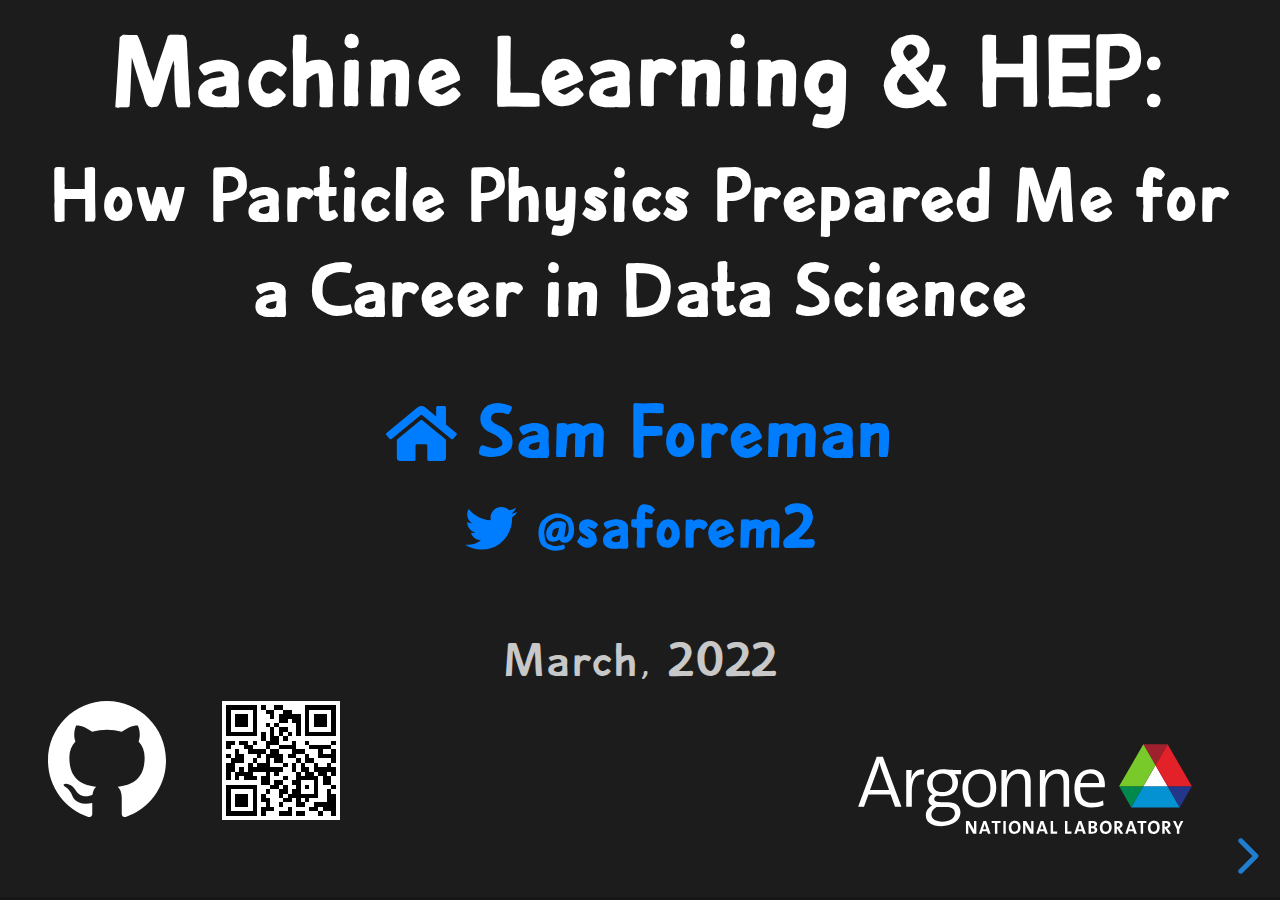
==== commit e20978d1: "Updates slides" ====
--- a/docs/slides.html
+++ b/docs/slides.html
@@ -48,16 +48,16 @@
 <div id="left" style="50%;">
 
 1. <span id="red">Born</span>: Chicago, IL
-
+<br>
 2. <span id="red">Undergrad</span>: 
   - UIUC (2010 - 2015)
     - B.S. Engineering Physics
     - B.S. Applied Math
-
+<br>
 3. <span id="red">Grad school</span>: 
   - U Iowa (2015 - 2019)
     - PhD. Physics
-
+<br>
 4. <span id="red">Postdoc</span>: 
   - ANL (2019 - ??) 
     - [Leadership Computing Facility](https://alcf.anl.gov/about/people/sam-foreman)
@@ -94,7 +94,7 @@
     - Molecular Dynamics
   - <span id="red">Machine Learning</span>
 
-- Received the [Office of Science Graduate Student Research Program](https://science.osti.gov/wdts/scgsr) fellowship
+- Received the [DOE SCGSR](https://science.osti.gov/wdts/scgsr) fellowship
   - Allowed me to spend last year of grad school at ANL working on my proposed project
   - Introduced me to my current supervisor and opened the door for my postdoc
 </script></section><section  data-markdown><script type="text/template">
@@ -105,7 +105,7 @@
 - <i class="fab  fa-github faa-float animated "></i> [HEP-ML-Resources](https://github.com/iml-wg/HEP-ML-Resources)
 
 - [Snowmass 2021](https://snowmass21.org/start)
-  - [Applications of Machine Learning to Lattice Quantum Field Theory](https://arxiv.org/abs/2202.05838)
+  - 📃 [Applications of Machine Learning to Lattice Quantum Field Theory](https://arxiv.org/abs/2202.05838)
 
 > It provides an opportunity for the entire particle physics community to come
 > together to identify and document a scientific vision for the future of
@@ -239,6 +239,105 @@
 <br>
 
 ![](./assets/ising/ising.svg)
+</script></section><section  data-markdown><script type="text/template">
+<div style="text-align: left;">
+
+### Hamiltonian Monte Carlo (HMC)
+
+- Hamiltonian Dynamics:
+
+</div>
+
+<span id="note" style="font-size:1.5em">$\dot{x} = \frac{\partial H}{\partial v}$</span>
+$\hspace{10pt}$
+<span id="note" style="font-size:1.5em">$\dot{v} = - \frac{\partial H}{\partial x}$</span>
+
+![](assets/hmc1.svg)  <!-- .element width="90%" -->
+</script></section><section  data-markdown><script type="text/template">
+<div style="text-align:left;">
+
+## HMC: Leapfrog Integrator
+
+- Hamiltonian: $H(x, v) = S(x) + \frac{1}{2} v^{2}$
+
+- <span id="blue">Target distribution</span> $p(x) \propto e^{-S(x)} \Longrightarrow$
+  - $p(x, v) \propto e^{-S(x)} \cdot e^{-\frac{v^{2}}{2}} = e^{-H(x, v)}$
+
+- Hamilton's equations:
+</div>
+
+<span id="note" style="font-size:1.1em">$\dot{x} = \frac{\partial H}{\partial v}$</span>
+$\hspace{10pt}$
+<span id="note" style="font-size:1.1em">$\dot{v} = - \frac{\partial H}{\partial x}$</span>
+
+<div style="text-align:left;">
+
+- <span id="red">Leapfrog Integrator</span>:
+
+</div>
+
+<div id="note" style="max-width:66%;">
+
+1. $ \tilde{v} = v + \frac{\varepsilon}{2} \partial_{x} U$
+
+2. $ x' = \tilde{x} + \varepsilon \tilde{v} $
+
+3. $ v' = \tilde{v} + \frac{\varepsilon}{2} \partial_{x} U$
+
+</div>
+</script></section><section  data-markdown><script type="text/template">
+# HMC 
+
+<section data-background-iframe="https://chi-feng.github.io/mcmc-demo/app.html"
+          data-background-interactive>
+</script></section><section  data-markdown><script type="text/template">
+<div id='dark'>
+
+# Issues with HMC
+
+- Energy levels selected randomly $\rightarrow$ <span id="red">slow mixing!</span>
+- Cannot easily traverse low-density zones
+- What do we want in a good sampler?
+  - <span id="blue">**Fast mixing**</span> (small autocorrelations)
+  - <span id="blue">**Fast burn-in**</span> (quick convergence)
+
+![](assets/hmc_traj_eps05.svg) <!-- .element width="49%" -->
+![](assets/hmc_traj_eps025.svg) <!-- .element width="49%" -->
+
+</div>
+</script></section><section  data-markdown><script type="text/template">
+<div id='dark'>
+
+# <span style="color: #3B4CC0;">Critical Slowing Down</span>
+
+<div id="left" style="width: 45%; font-size: 100%;text-align:left;align:left;margin-left:25pt;margin-top:20pt;font-size:1.1em;">
+
+<h6><span id="note" style="color:rgb(123,159,249);background-color:rgba(123,159,249,0.15);">Charge Freezing</span></h6>
+
+- <span style="color:rgb(192,212,245);font-weight:600;">$Q$ gets stuck!
+<br>
+<br>
+- <span style="color:rgb(242, 203, 183);">$\delta Q \longrightarrow 0$</span> <span style="color:rgb(242, 203, 183);"> </span>
+<br>
+<br>
+- <span style="color:rgb(238, 132, 104);">need to wait $N_{\mathrm{configs}}\longrightarrow \infty$</span>
+
+<br><span id="note" style="color:rgb(255,82,82);background-color:rgba(255,82,82,0.15);padding:10px;margin-left:35pt;align:center;">
+$\tau_{\mathrm{int}}^{Q} \longrightarrow \infty$
+</span>
+
+</div>
+
+<div id="right" style="align:right;">
+
+<img src="assets/critical_slowing_down.svg" style="max-width:85%; height:auto;align:right;">
+
+</div>
+
+</div>
+</script></section><section  data-markdown><script type="text/template"># Lattice QCD
+
+<img src="assets/static/continuum.svg" width=90%>
 </script></section><section  data-markdown><script type="text/template">
 <div id='dark' style="vertical-align:center;text-align:left;">
 
@@ -292,73 +391,6 @@
 </script></section><section  data-markdown><script type="text/template">
 <div id='dark'>
 
-# <span style="color: #3B4CC0;">Critical Slowing Down</span>
-
-<div id="left" style="width: 45%; font-size: 100%;text-align:left;align:left;margin-left:25pt;margin-top:20pt;font-size:1.1em;">
-
-<h6><span id="note" style="color:rgb(123,159,249);background-color:rgba(123,159,249,0.15);">Charge Freezing</span></h6>
-
-- <span style="color:rgb(192,212,245);font-weight:600;">$Q$ gets stuck!
-<br>
-<br>
-- <span style="color:rgb(242, 203, 183);">$\delta Q \longrightarrow 0$</span> <span style="color:rgb(242, 203, 183);"> </span>
-<br>
-<br>
-- <span style="color:rgb(238, 132, 104);">need to wait $N_{\mathrm{configs}}\longrightarrow \infty$</span>
-
-<br><span id="note" style="color:rgb(255,82,82);background-color:rgba(255,82,82,0.15);padding:10px;margin-left:35pt;align:center;">
-$\tau_{\mathrm{int}}^{Q} \longrightarrow \infty$
-</span>
-
-</div>
-
-<div id="right" style="align:right;">
-
-<img src="assets/critical_slowing_down.svg" style="max-width:85%; height:auto;align:right;">
-
-</div>
-
-</div>
-</script></section><section  data-markdown><script type="text/template"># Lattice QCD
-
-<img src="assets/static/continuum.svg" width=90%>
-</script></section><section  data-markdown><script type="text/template">
-<div style="text-align: left;">
-
-### HMC: Leapfrog Integrator
-
-- Hamiltonian Dynamics:
-
-</div>
-
-<span id="note" style="font-size:1.5em">$\dot{x} = \frac{\partial H}{\partial v}$</span>
-$\hspace{10pt}$
-<span id="note" style="font-size:1.5em">$\dot{v} = - \frac{\partial H}{\partial x}$</span>
-
-![](assets/hmc1.svg)  <!-- .element width="90%" -->
-</script></section><section  data-markdown><script type="text/template">
-# HMC 
-
-<section data-background-iframe="https://chi-feng.github.io/mcmc-demo/app.html"
-          data-background-interactive>
-</script></section><section  data-markdown><script type="text/template">
-<div id='dark'>
-
-# Issues with HMC
-
-- Energy levels selected randomly $\rightarrow$ <span id="red">slow mixing!</span>
-- Cannot easily traverse low-density zones
-- What do we want in a good sampler?
-  - <span id="blue">**Fast mixing**</span> (small autocorrelations)
-  - <span id="blue">**Fast burn-in**</span> (quick convergence)
-
-![](assets/hmc_traj_eps05.svg) <!-- .element width="49%" -->
-![](assets/hmc_traj_eps025.svg) <!-- .element width="49%" -->
-
-</div>
-</script></section><section  data-markdown><script type="text/template">
-<div id='dark'>
-
 #### L2HMC: LeapfrogLayer
 
 <div id="float" style="width:100%;align:center;">
@@ -369,14 +401,16 @@
 
 </div>
 </script></section><section  data-markdown><script type="text/template">
-<div id='dark'>
+<div id='dark' style="text-align:left;">
 
 ## Algorithm
 
+Input: <span id="red" style="text-align:left;">$x$</span>
+
 <div class="column" style="width=100%;font-size:0.77em;">
 
-1. Resample <span id="green">$\mathbf{v} \sim \mathcal{N}(0, \mathbb{1})$</span>, <span id="pink">$d\sim\mathcal{U}(+, -)$,</span> 
-   construct <span id="cyan">$\xi$</span>$=(\mathbf{x}, $<span id="green">$\mathbf{v}$</span>, <span id="pink">$\pm$</span>$)$
+1. Resample <span id="green">$\mathbf{v} \sim \mathcal{N}(0, \mathbb{1})$</span>,
+   construct <span id="cyan">$\xi$</span>$=($<span id="red">$\mathbf{x}$</span>$,$ <span id="green">$\mathbf{v}$</span>$)$
 
 2. Generate <span style="color:#AE81FF;">proposal $\xi^{\ast}$</span> by passing <span id="cyan">initial
    $\xi$</span> through $N_{\mathrm{LF}}$ **leapfrog
@@ -568,7 +602,7 @@
 
 <div id="note" style="color:rgb(255,255,255);background-color:rgba(255,255,255,0.15);margin-top:-40px;">
 
-Average plaquette $\langle x_{P}\rangle$ vs lf step
+Average plaq $\langle x_{P}\rangle$
 
 </div>
 
@@ -679,25 +713,27 @@
 </small>
 
 </div>
-</script></section><section  data-markdown><script type="text/template">
-<section data-background-iframe="https://chi-feng.github.io/mcmc-demo/app.html"
-          data-background-interactive>
 </script></section><section  data-markdown><script type="text/template"># Thank you!
 
 
 - 🔗 Slides: [bit.ly/phys-sem](https://bit.ly-phys-sem)
+- Reach out! [foremans@anl.gov](mailto:///foremans@anl.gov)
+  - <i class="fab  fa-twitter faa-float animated "></i><a href="https://www.twitter.com/saforem2"> @saforem2</a>
+  - <i class="fab  fa-github faa-float animated "></i><a href="https://www.github.com/saforem2"> saforem2</a>
 - <a href="https://twitter.com/saforem2/status/1505576506696900608?s=20&t=qtuJbHVVIfYKoWwFWUjcNw">
 <i class="fab  fa-twitter faa-float animated "></i> What advice would you give to yourself as an undergrad?</a>
 
 
 <style>
+
+@import url('https://fonts.googleapis.com/css2?family=Coming+Soon&display=swap');
 
 :root {
     --r-heading-text-transform: none;
     --r-heading-margin: 0 0 20px 0;
     --r-heading-font: "graze-pro", "OpenSans-Bold", "Open Sans", Helvetica, Impact, sans-serif;
     --r-main-background-color: #1c1c1c;
-    --r-main-font: "graze-pro", "SourceSansPro", Helvetica Neue, sans-serif;
+    --r-main-font: "graze-pro", "Open Sans", "Coming Soon", "SourceSansPro", Helvetica Neue, sans-serif;
     --r-main-font-size: 34px;
     --r-block-margin: 5px;
     --r-heading-margin: 0 0 20px 0;
--- a/docs/_assets/custom/custom_theme.css
+++ b/docs/_assets/custom/custom_theme.css
@@ -1,3 +1,6 @@
+<style>
+@import url('https://fonts.googleapis.com/css2?family=Pangolin&display=swap');
+</style>
 @font-face {
     font-family: KaTeX_Math;
     src: url('../custom/fonts/katex/KaTeX_Main-Regular.woff');
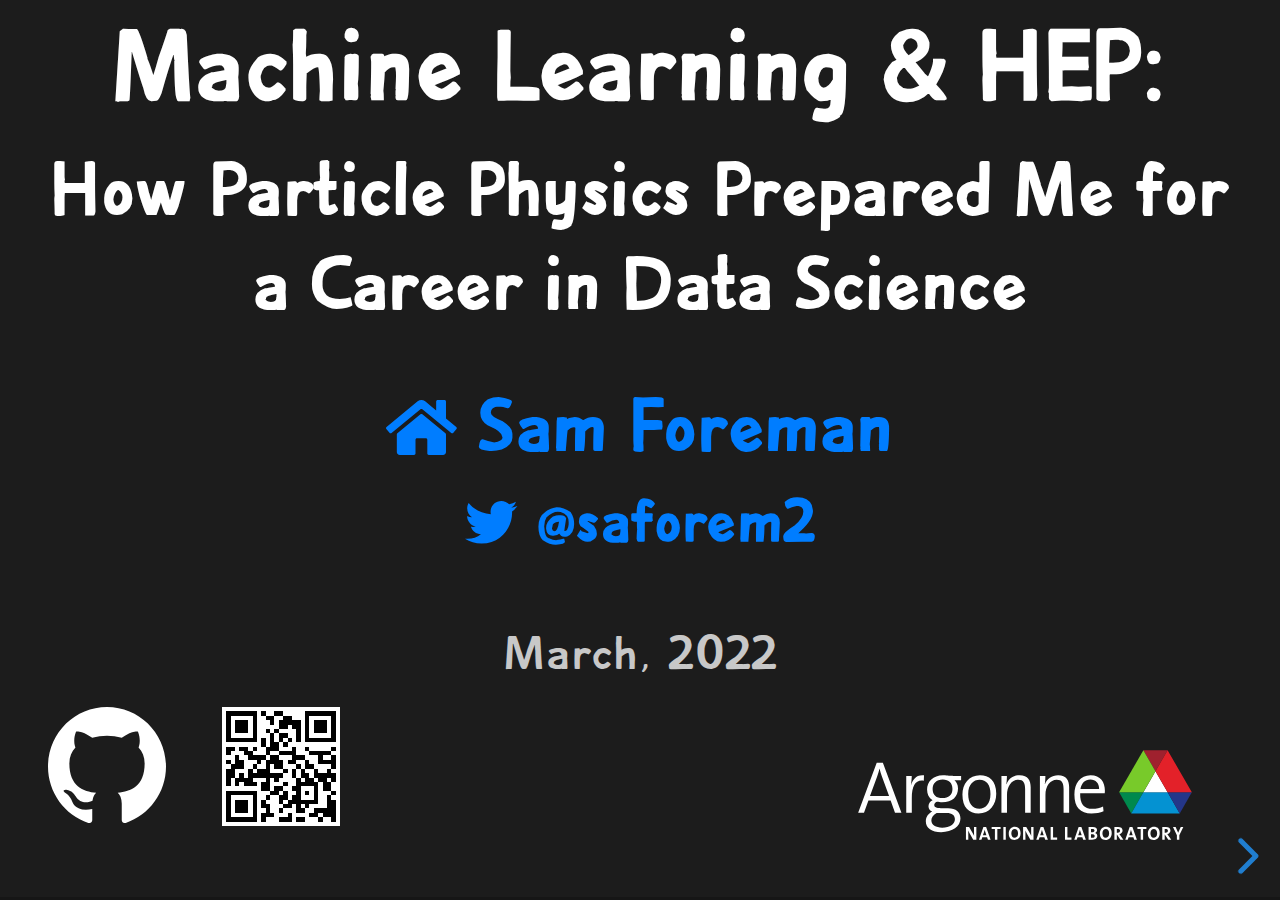
==== commit 61fb64a9: "Updates slides" ====
--- a/docs/slides.html
+++ b/docs/slides.html
@@ -17,7 +17,6 @@
   <body>
     <div class="reveal">
       <div class="slides"><section  data-markdown><script type="text/template">
-<div style="align:center;vertical-align:center;">
 
 <h1 display=inline:block;>Machine Learning & HEP:</h1>
 <h3 display=inline:block; style="line-height:1.5em;margin-bottom:5px;">How Particle Physics Prepared Me for a Career in Data Science</h3>
@@ -26,11 +25,10 @@
 </a></h3>
 <h4><a href="https://twitter.com/saforem2">
 <i class="fab  fa-twitter faa-float animated "></i> @saforem2</a></h4>
-<!-- <h5><a href="https://bit.ly/phys-sem">🔗 slides</a></h5> -->
 <br>
 March, 2022
 
-<div align="bottom">
+<div align="bottom" style="padding-top:10px;">
 
 [<img align="left" width=10% src="assets/github.svg">](https://github.com/saforem2/l2hmc-qcd)
 <img align="left" style="padding-left:45px;" width=10% src="assets/qr.svg">
@@ -47,20 +45,27 @@
 
 <div id="left" style="50%;">
 
-1. <span id="red">Born</span>: Chicago, IL
-<br>
-2. <span id="red">Undergrad</span>: 
-  - UIUC (2010 - 2015)
-    - B.S. Engineering Physics
-    - B.S. Applied Math
-<br>
-3. <span id="red">Grad school</span>: 
-  - U Iowa (2015 - 2019)
-    - PhD. Physics
-<br>
-4. <span id="red">Postdoc</span>: 
-  - ANL (2019 - ??) 
-    - [Leadership Computing Facility](https://alcf.anl.gov/about/people/sam-foreman)
+<ol>
+<li> <span id="red">Born</span>: Chicago, IL </li>
+<li> <span id="red">Undergrad</span>: </li>
+  <ul>
+  <li>UIUC (2010 - 2015)</li>
+  <li> B.S. Engineering Physics</li>
+  <li>B.S. Applied Math</li>
+  </ul>
+<li><span id="red">Grad school</span>:</li>
+  <ul>
+  <li>U Iowa (2015 - 2019)</li>
+  <li>PhD. Physics</li>
+  </ul>
+<li><span id="red">Postdoc</span>:</li>
+  <ul>
+  <li>ANL (2019 - Current)</li>
+    <ul>
+    <li> <a href="https://alcf.anl.gov/about/people/sam-foreman">Leadership Computing Facility</a></li>
+    </ul>
+  </ul>
+</ol>
 
 </div>
 
@@ -140,13 +145,13 @@
 </script></section><section  data-markdown><script type="text/template">
 # Markov Chain Monte Carlo
 
-- MCMC sampling provides a class of algorithms for systematic sampling from
-  high-dimensional probability distributions.
-
 - <span id="red">Goal</span>: Generate an ensemble of <span
   id="blue">independent</span> samples drawn from desired target distribution $p(x)$.
 
   - This can be done using the <span id="blue">Metropolis-Hastings</span> algorithm
+
+> MCMC sampling provides a class of algorithms for systematic sampling from
+> high-dimensional probability distributions.
 </script></section><section  data-markdown><script type="text/template"><span style="font-size: 0.9em;">
 
 # Metropolis-Hastings
@@ -256,19 +261,21 @@
 </script></section><section  data-markdown><script type="text/template">
 <div style="text-align:left;">
 
-## HMC: Leapfrog Integrator
+### HMC: Leapfrog Integrator
 
 - Hamiltonian: $H(x, v) = S(x) + \frac{1}{2} v^{2}$
 
-- <span id="blue">Target distribution</span> $p(x) \propto e^{-S(x)} \Longrightarrow$
-  - $p(x, v) \propto e^{-S(x)} \cdot e^{-\frac{v^{2}}{2}} = e^{-H(x, v)}$
+- Target distribution: <span id="blue">$p(x)$
+  $\propto e^{-S(x)}$</span>, <span id="green">$p(v)$ $\propto
+  e^{-\frac{1}{2}v^{2}}$ </span> $\Longrightarrow$
+  - $p(x, v) \propto $<span id="blue"> $e^{-S(x)}$</span> $\cdot$ <span id="green">$e^{-\frac{v^{2}}{2}}$</span>$ = e^{-H(x, v)}$
 
 - Hamilton's equations:
 </div>
 
-<span id="note" style="font-size:1.1em">$\dot{x} = \frac{\partial H}{\partial v}$</span>
+<span id="note" style="font-size:1.0em">$\dot{x} = \frac{\partial H}{\partial v}$</span>
 $\hspace{10pt}$
-<span id="note" style="font-size:1.1em">$\dot{v} = - \frac{\partial H}{\partial x}$</span>
+<span id="note" style="font-size:1.0em">$\dot{v} = - \frac{\partial H}{\partial x}$</span>
 
 <div style="text-align:left;">
 
@@ -276,7 +283,7 @@
 
 </div>
 
-<div id="note" style="max-width:66%;">
+<div id="note" style="max-width:50%;">
 
 1. $ \tilde{v} = v + \frac{\varepsilon}{2} \partial_{x} U$
 
@@ -526,7 +533,7 @@
 
 - Where $\color{#FA5252}{\delta Q_{\mathbb{R}}}$ is the <span id="red">tunneling rate</span>
   $$\color{#FA5252}{\delta Q_{\mathbb{R}}}(\xi',\xi)=\left|Q_{\mathbb{R}}(x') - Q_{\mathbb{R}}(x)\right|$$
-- And $A(\xi'|\xi)$ is probability of accepting the proposal configuration $\xi'$.
+- And $A(\xi'|\xi)$ is probability of accepting the proposal $\xi'$.
   $$ A(\xi'|\xi) = \min\left(1, \frac{p(\xi')}{p(\xi)}\left|\frac{\partial \xi'}{\partial \xi^{T}}\right|\right\)$$
 
 </div>
